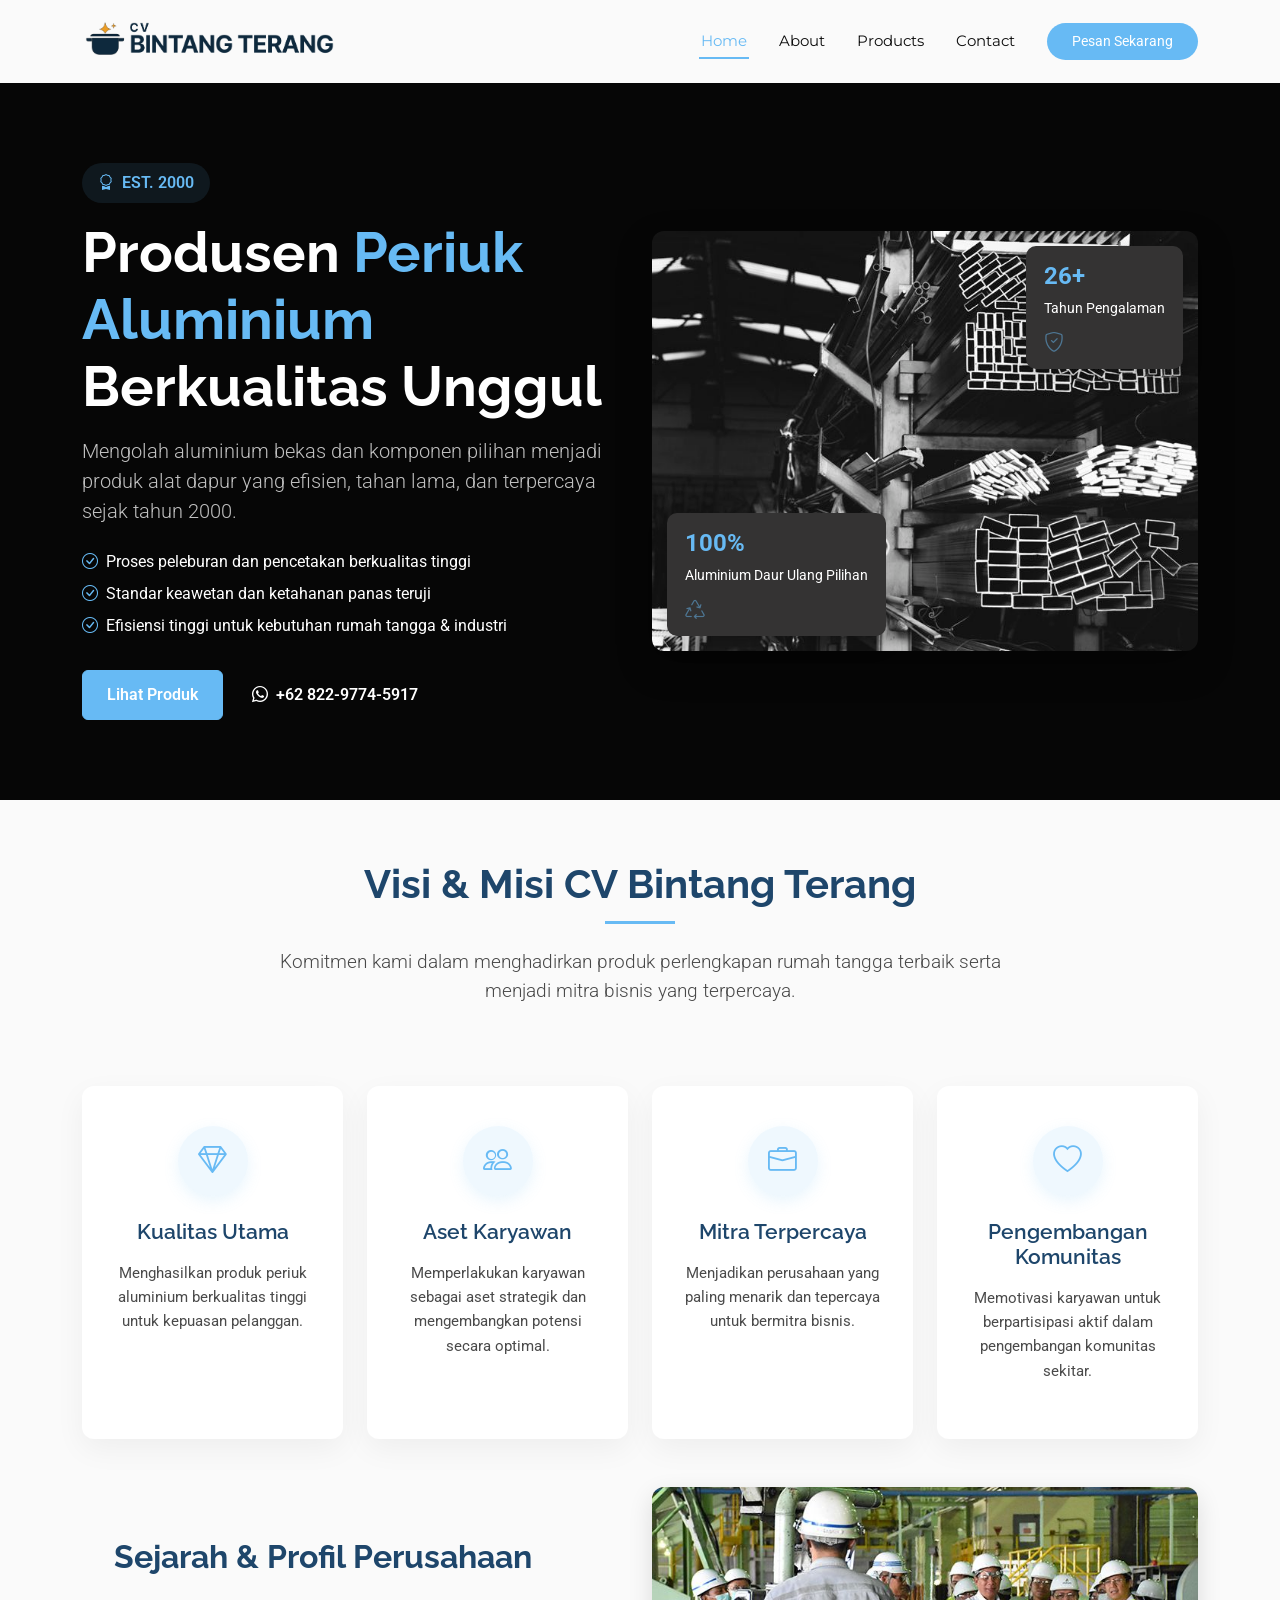
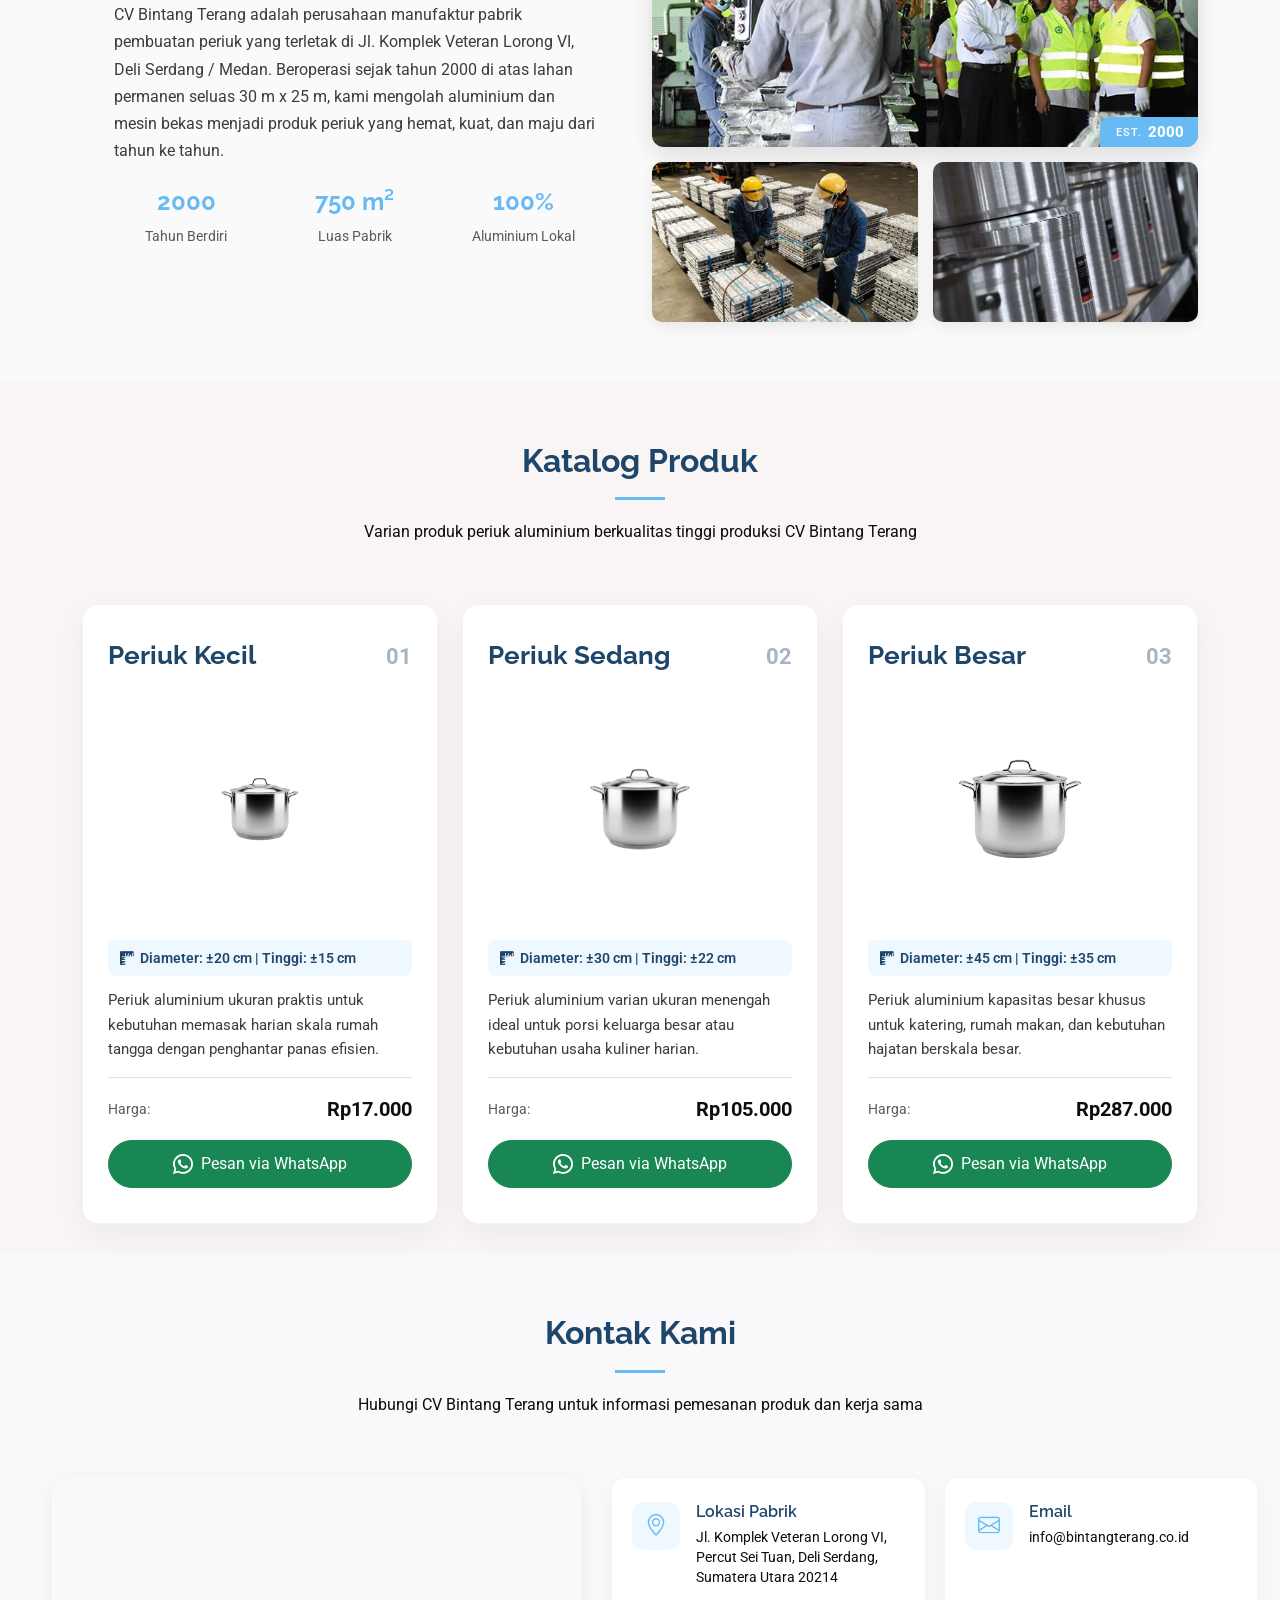
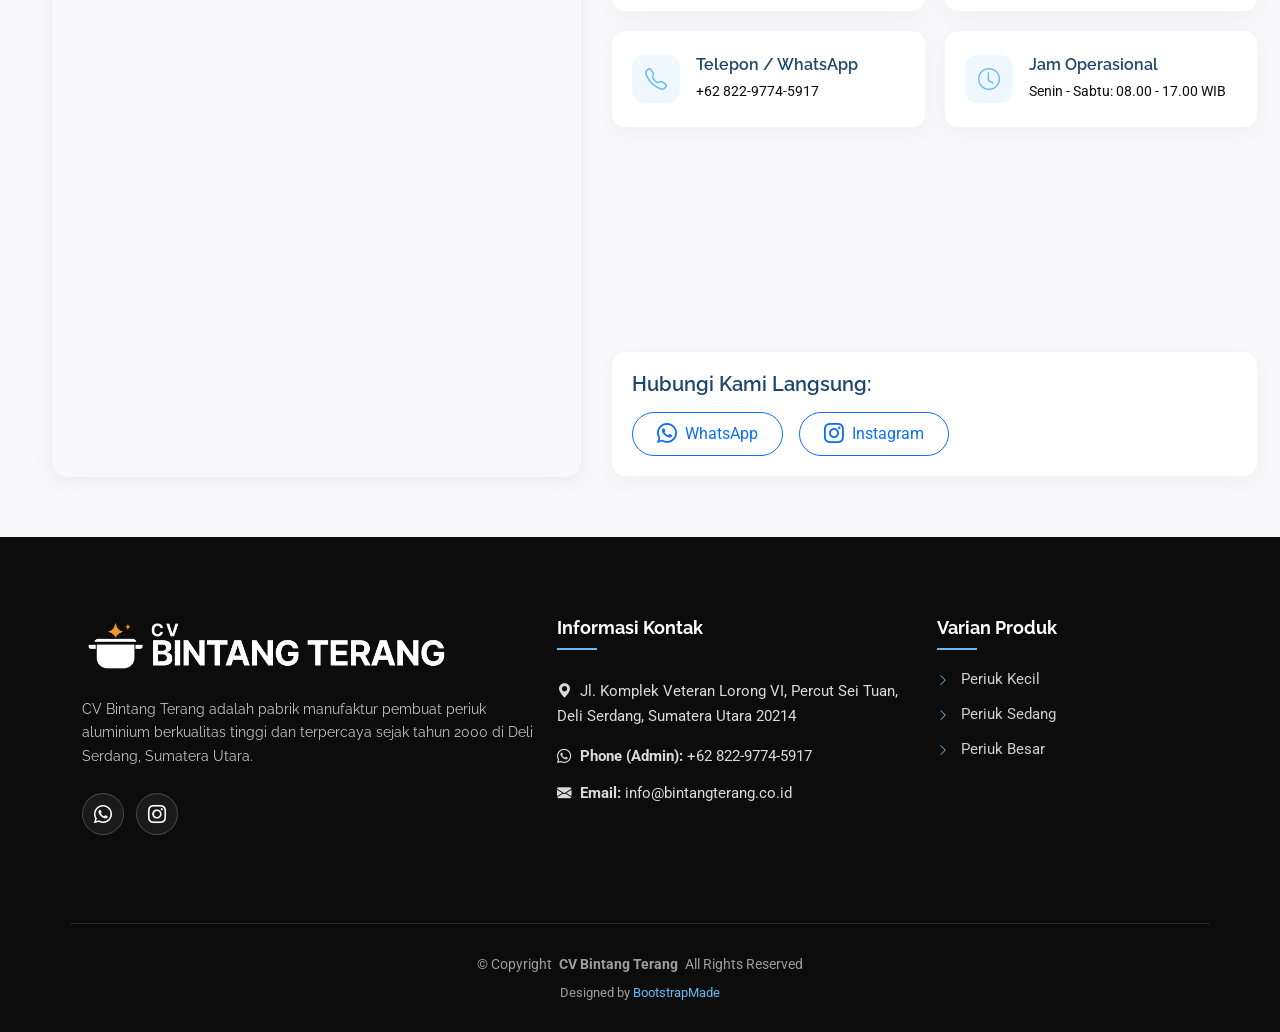
==== index.html @ a0014b9a "fix issue" ====
<!DOCTYPE html>
<html lang="id">

<head>
  <meta charset="utf-8">
  <meta content="width=device-width, initial-scale=1.0" name="viewport">
  <title>CV Bintang Terang</title>
  <meta name="description" content="CV Bintang Terang - Pabrik Pembuatan Periuk Aluminium Berkualitas Sejak 2000">
  <meta name="keywords" content="CV Bintang Terang, Periuk Aluminium, Pabrik Aluminium Medan">

  <!-- Favicons -->
  <link href="assets/img/Icon.png" rel="icon">
  <link href="assets/img/Icon.png" rel="apple-touch-icon">

  <!-- Fonts -->
  <link href="https://fonts.googleapis.com" rel="preconnect">
  <link href="https://fonts.gstatic.com" rel="preconnect" crossorigin>
  <link href="https://fonts.googleapis.com/css2?family=Roboto:ital,wght@0,100;0,300;0,400;0,500;0,700;0,900;1,100;1,300;1,400;1,500;1,700;1,900&family=Montserrat:ital,wght@0,100;0,200;0,300;0,400;0,500;0,600;0,700;0,800;0,900;1,100;1,200;1,300;1,400;1,500;1,600;1,700;1,800;1,900&family=Raleway:ital,wght@0,100;0,200;0,300;0,400;0,500;0,600;0,700;0,800;0,900;1,100;1,200;1,300;1,400;1,500;1,600;1,700;1,800;1,900&display=swap" rel="stylesheet">

  <!-- Vendor CSS Files -->
  <link href="assets/vendor/bootstrap/css/bootstrap.min.css" rel="stylesheet">
  <link href="assets/vendor/bootstrap-icons/bootstrap-icons.css" rel="stylesheet">
  <link href="assets/vendor/aos/aos.css" rel="stylesheet">
  <link href="assets/vendor/swiper/swiper-bundle.min.css" rel="stylesheet">

  <!-- Main CSS File -->
  <link href="assets/css/main.css" rel="stylesheet">
</head>

<body class="index-page">

  <header id="header" class="header d-flex align-items-center sticky-top">
    <div class="container-fluid container-xl position-relative d-flex align-items-center">

      <!-- Logo Top Bar Gambar -->
      <a href="index.html" class="logo d-flex align-items-center me-auto">
        <img src="assets/img/CV Bintang Terang Logo.png" alt="CV Bintang Terang Logo">
      </a>

      <nav id="navmenu" class="navmenu">
        <ul>
          <li><a href="#hero" class="active">Home</a></li>
          <li><a href="#about">About</a></li>
          <li><a href="#services">Products</a></li>
          <li><a href="#contact">Contact</a></li>
        </ul>
        <i class="mobile-nav-toggle d-xl-none bi bi-list"></i>
      </nav>

      <a class="btn-getstarted" href="#services">Pesan Sekarang</a>

    </div>
  </header>

  <main class="main">

    <!-- Hero Section -->
    <section id="hero" class="hero section dark-background">
      <div class="container" data-aos="fade-up">
        <div class="row align-items-center">
          <div class="col-lg-6">
            <div class="hero-content" data-aos="fade-up" data-aos-delay="100">
              <div class="hero-tag">
                <i class="bi bi-award"></i>
                <span>EST. 2000</span>
              </div>
              <h1>Produsen <span class="highlight">Periuk Aluminium</span> Berkualitas Unggul</h1>
              <p class="lead">Mengolah aluminium bekas dan komponen pilihan menjadi produk alat dapur yang efisien, tahan lama, dan terpercaya sejak tahun 2000.</p>
              <ul class="hero-features">
                <li><i class="bi bi-check-circle"></i> Proses peleburan dan pencetakan berkualitas tinggi</li>
                <li><i class="bi bi-check-circle"></i> Standar keawetan dan ketahanan panas teruji</li>
                <li><i class="bi bi-check-circle"></i> Efisiensi tinggi untuk kebutuhan rumah tangga &amp; industri</li>
              </ul>
              <div class="hero-cta">
                <a href="#services" class="btn btn-primary">Lihat Produk</a>
                <a href="https://wa.me/6282297745917" target="_blank" class="btn btn-link"><i class="bi bi-whatsapp"></i> +62 822-9774-5917</a>
              </div>
            </div>
          </div>
          <div class="col-lg-6">
            <div class="hero-image-wrapper custom-hero-img-wrap" data-aos="fade-up" data-aos-delay="300">
              <img src="assets/img/about/Aluminium.jpg" alt="Produksi Aluminium CV Bintang Terang" class="img-fluid hero-image">
              <div class="stat-card custom-stat-top">
                <div class="stat-value">26+</div>
                <div class="stat-label">Tahun Pengalaman</div>
                <div class="stat-icon">
                  <i class="bi bi-shield-check"></i>
                </div>
              </div>
              <div class="stat-card custom-stat-bottom">
                <div class="stat-value">100%</div>
                <div class="stat-label">Aluminium Daur Ulang Pilihan</div>
                <div class="stat-icon">
                  <i class="bi bi-recycle"></i>
                </div>
              </div>
            </div>
          </div>
        </div>
      </div>
    </section><!-- /Hero Section -->

    <!-- About Section -->
    <section id="about" class="about section">

      <div class="container" data-aos="fade-up" data-aos-delay="100">

        <div class="row justify-content-center mb-5">
          <div class="col-lg-8 text-center" data-aos="fade-up" data-aos-delay="200">
            <h2 class="section-heading">Visi &amp; Misi CV Bintang Terang</h2>
            <p class="lead">Komitmen kami dalam menghadirkan produk perlengkapan rumah tangga terbaik serta menjadi mitra bisnis yang terpercaya.</p>
          </div>
        </div>

        <div class="row g-4 mb-5">
          <div class="col-md-6 col-lg-3" data-aos="fade-up" data-aos-delay="100">
            <div class="feature-box">
              <div class="icon-container">
                <i class="bi bi-gem"></i>
              </div>
              <h4>Kualitas Utama</h4>
              <p>Menghasilkan produk periuk aluminium berkualitas tinggi untuk kepuasan pelanggan.</p>
            </div>
          </div>

          <div class="col-md-6 col-lg-3" data-aos="fade-up" data-aos-delay="200">
            <div class="feature-box">
              <div class="icon-container">
                <i class="bi bi-people"></i>
              </div>
              <h4>Aset Karyawan</h4>
              <p>Memperlakukan karyawan sebagai aset strategik dan mengembangkan potensi secara optimal.</p>
            </div>
          </div>

          <div class="col-md-6 col-lg-3" data-aos="fade-up" data-aos-delay="300">
            <div class="feature-box">
              <div class="icon-container">
                <i class="bi bi-briefcase"></i>
              </div>
              <h4>Mitra Terpercaya</h4>
              <p>Menjadikan perusahaan yang paling menarik dan tepercaya untuk bermitra bisnis.</p>
            </div>
          </div>

          <div class="col-md-6 col-lg-3" data-aos="fade-up" data-aos-delay="400">
            <div class="feature-box">
              <div class="icon-container">
                <i class="bi bi-heart"></i>
              </div>
              <h4>Pengembangan Komunitas</h4>
              <p>Memotivasi karyawan untuk berpartisipasi aktif dalam pengembangan komunitas sekitar.</p>
            </div>
          </div>
        </div>

        <div class="row align-items-center about-showcase">
          <div class="col-lg-6 order-lg-2" data-aos="fade-left" data-aos-delay="300">
            <div class="about-image-grid">
              
              <!-- Gambar Utama Besar (sejarah 2.jpg) + Badge EST Kotak Presisi -->
              <div class="main-img-container">
                <img src="assets/img/about/sejarah 2.jpg" class="img-grid-main" alt="Pabrik CV Bintang Terang">
                <div class="experience-badge" data-aos="zoom-in" data-aos-delay="500">
                  <span class="years">EST.</span>
                  <span class="text">2000</span>
                </div>
              </div>

              <!-- Dua Gambar Pendukung di Bawah (sejarah 1.jpg & sejarah 3.jpg) -->
              <div class="sub-img-grid">
                <img src="assets/img/about/sejarah 1.jpg" class="img-grid-secondary" alt="Proses Produksi">
                <img src="assets/img/about/sejarah 3.jpg" class="img-grid-tertiary" alt="Workshop">
              </div>

            </div>
          </div>
          <div class="col-lg-6 order-lg-1" data-aos="fade-right" data-aos-delay="200">
            <div class="about-content-box">
              <h3>Sejarah &amp; Profil Perusahaan</h3>
              <p class="mb-4">CV Bintang Terang adalah perusahaan manufaktur pabrik pembuatan periuk yang terletak di Jl. Komplek Veteran Lorong VI, Deli Serdang / Medan. Beroperasi sejak tahun 2000 di atas lahan permanen seluas 30 m x 25 m, kami mengolah aluminium dan mesin bekas menjadi produk periuk yang hemat, kuat, dan maju dari tahun ke tahun.</p>

              <div class="row text-center mt-4">
                <div class="col-4">
                  <h4 style="color: var(--accent-color); font-weight: 700;">2000</h4>
                  <p class="small text-muted">Tahun Berdiri</p>
                </div>
                <div class="col-4">
                  <h4 style="color: var(--accent-color); font-weight: 700;">750 m²</h4>
                  <p class="small text-muted">Luas Pabrik</p>
                </div>
                <div class="col-4">
                  <h4 style="color: var(--accent-color); font-weight: 700;">100%</h4>
                  <p class="small text-muted">Aluminium Lokal</p>
                </div>
              </div>

            </div>
          </div>
        </div>

      </div>

    </section><!-- /About Section -->

    <!-- Services / Products Section -->
    <section id="services" class="services section light-background">

      <!-- Section Title -->
      <div class="container section-title" data-aos="fade-up">
        <h2>Katalog Produk</h2>
        <p>Varian produk periuk aluminium berkualitas tinggi produksi CV Bintang Terang</p>
      </div><!-- End Section Title -->

      <div class="container" data-aos="fade-up" data-aos-delay="100">

        <div class="row g-4 justify-content-center">
          <!-- Product Item 1: Periuk Kecil -->
          <div class="col-lg-4 col-md-6" data-aos="fade-up" data-aos-delay="100">
            <div class="product-card d-flex flex-column justify-content-between h-100">
              <div>
                <div class="product-card-header">
                  <h3>Periuk Kecil</h3>
                  <span class="product-step">01</span>
                </div>
                <div class="product-img-wrapper mb-3 text-center">
                  <img src="assets/img/about/Priuk-aluminium.png" alt="Periuk Kecil" class="img-fluid rounded product-photo product-small">
                </div>
                <!-- Info Dimensi Fisik Murni -->
                <div class="product-specs">
                  <i class="bi bi-rulers"></i> Diameter: ±20 cm | Tinggi: ±15 cm
                </div>
                <p>Periuk aluminium ukuran praktis untuk kebutuhan memasak harian skala rumah tangga dengan penghantar panas efisien.</p>
              </div>
              <div class="product-footer mt-3 pt-3 border-top">
                <div class="d-flex align-items-center justify-content-between mb-3">
                  <span class="text-muted small">Harga:</span>
                  <span class="product-price fw-bold fs-5">Rp17.000</span>
                </div>
                <a href="https://wa.me/6282297745917?text=Halo%20CV%20Bintang%20Terang,%20saya%20tertarik%20untuk%20memesan%20produk%20Periuk%20Kecil%20(Rp17.000)." target="_blank" class="btn btn-success w-100 d-flex align-items-center justify-content-center gap-2 rounded-pill py-2">
                  <i class="bi bi-whatsapp fs-5"></i> Pesan via WhatsApp
                </a>
              </div>
            </div>
          </div>

          <!-- Product Item 2: Periuk Sedang -->
          <div class="col-lg-4 col-md-6" data-aos="fade-up" data-aos-delay="200">
            <div class="product-card d-flex flex-column justify-content-between h-100">
              <div>
                <div class="product-card-header">
                  <h3>Periuk Sedang</h3>
                  <span class="product-step">02</span>
                </div>
                <div class="product-img-wrapper mb-3 text-center">
                  <img src="assets/img/about/Priuk-aluminium.png" alt="Periuk Sedang" class="img-fluid rounded product-photo product-medium">
                </div>
                <!-- Info Dimensi Fisik Murni -->
                <div class="product-specs">
                  <i class="bi bi-rulers"></i> Diameter: ±30 cm | Tinggi: ±22 cm
                </div>
                <p>Periuk aluminium varian ukuran menengah ideal untuk porsi keluarga besar atau kebutuhan usaha kuliner harian.</p>
              </div>
              <div class="product-footer mt-3 pt-3 border-top">
                <div class="d-flex align-items-center justify-content-between mb-3">
                  <span class="text-muted small">Harga:</span>
                  <span class="product-price fw-bold fs-5">Rp105.000</span>
                </div>
                <a href="https://wa.me/6282297745917?text=Halo%20CV%20Bintang%20Terang,%20saya%20tertarik%20untuk%20memesan%20produk%20Periuk%20Sedang%20(Rp105.000)." target="_blank" class="btn btn-success w-100 d-flex align-items-center justify-content-center gap-2 rounded-pill py-2">
                  <i class="bi bi-whatsapp fs-5"></i> Pesan via WhatsApp
                </a>
              </div>
            </div>
          </div>

          <!-- Product Item 3: Periuk Besar -->
          <div class="col-lg-4 col-md-6" data-aos="fade-up" data-aos-delay="300">
            <div class="product-card d-flex flex-column justify-content-between h-100">
              <div>
                <div class="product-card-header">
                  <h3>Periuk Besar</h3>
                  <span class="product-step">03</span>
                </div>
                <div class="product-img-wrapper mb-3 text-center">
                  <img src="assets/img/about/Priuk-aluminium.png" alt="Periuk Besar" class="img-fluid rounded product-photo product-large">
                </div>
                <!-- Info Dimensi Fisik Murni -->
                <div class="product-specs">
                  <i class="bi bi-rulers"></i> Diameter: ±45 cm | Tinggi: ±35 cm
                </div>
                <p>Periuk aluminium kapasitas besar khusus untuk katering, rumah makan, dan kebutuhan hajatan berskala besar.</p>
              </div>
              <div class="product-footer mt-3 pt-3 border-top">
                <div class="d-flex align-items-center justify-content-between mb-3">
                  <span class="text-muted small">Harga:</span>
                  <span class="product-price fw-bold fs-5">Rp287.000</span>
                </div>
                <a href="https://wa.me/6282297745917?text=Halo%20CV%20Bintang%20Terang,%20saya%20tertarik%20untuk%20memesan%20produk%20Periuk%20Besar%20(Rp287.000)." target="_blank" class="btn btn-success w-100 d-flex align-items-center justify-content-center gap-2 rounded-pill py-2">
                  <i class="bi bi-whatsapp fs-5"></i> Pesan via WhatsApp
                </a>
              </div>
            </div>
          </div>
        </div>

      </div>

    </section><!-- /Services Section -->

    <!-- Contact Section -->
    <section id="contact" class="contact section">
      <!-- Section Title -->
      <div class="container section-title" data-aos="fade-up">
        <h2>Kontak Kami</h2>
        <p>Hubungi CV Bintang Terang untuk informasi pemesanan produk dan kerja sama</p>
      </div><!-- End Section Title -->

      <div class="container" data-aos="fade-up" data-aos-delay="100">
        <div class="contact-main-wrapper">
          <div class="map-wrapper">
            <iframe src="https://www.google.com/maps/embed?pb=!1m18!1m12!1m3!1d1631.8133092523892!2d98.68536690603956!3d3.574564386306597!2m3!1f0!2f0!3f0!3m2!1i1024!2i768!4f13.1!3m3!1m2!1s0x303130492f70a32f%3A0x4c364d80fbf5dc9b!2sCV.%20Bintang%20Terang!5e0!3m2!1sid!2sid!4v1792894391758!5m2!1sid!2sid" width="100%" height="100%" style="border:0;" allowfullscreen="" loading="lazy" referrerpolicy="strict-origin-when-cross-origin"></iframe>
          </div>

          <div class="contact-content">
            <div class="contact-cards-container" data-aos="fade-up" data-aos-delay="300">
              <div class="contact-card">
                <div class="icon-box">
                  <i class="bi bi-geo-alt"></i>
                </div>
                <div class="contact-text">
                  <h4>Lokasi Pabrik</h4>
                  <p>Jl. Komplek Veteran Lorong VI, Percut Sei Tuan, Deli Serdang, Sumatera Utara 20214</p>
                </div>
              </div>

              <div class="contact-card">
                <div class="icon-box">
                  <i class="bi bi-envelope"></i>
                </div>
                <div class="contact-text">
                  <h4>Email</h4>
                  <p>info@bintangterang.co.id</p>
                </div>
              </div>

              <div class="contact-card">
                <div class="icon-box">
                  <i class="bi bi-telephone"></i>
                </div>
                <div class="contact-text">
                  <h4>Telepon / WhatsApp</h4>
                  <p>+62 822-9774-5917</p>
                </div>
              </div>

              <div class="contact-card">
                <div class="icon-box">
                  <i class="bi bi-clock"></i>
                </div>
                <div class="contact-text">
                  <h4>Jam Operasional</h4>
                  <p>Senin - Sabtu: 08.00 - 17.00 WIB</p>
                </div>
              </div>
            </div>

            <div class="social-contact-box mt-3 text-center text-lg-start">
              <h5 class="mb-3" style="color: var(--heading-color); font-weight: 600;">Hubungi Kami Langsung:</h5>
              <div class="d-flex gap-3 justify-content-center justify-content-lg-start">
                <a href="https://wa.me/6282297745917" target="_blank" class="btn btn-outline-primary d-inline-flex align-items-center gap-2 rounded-pill px-4">
                  <i class="bi bi-whatsapp fs-5"></i> WhatsApp
                </a>
                <a href="https://www.instagram.com/cv.bintangterang?xtok=MTZsZ3h5cWd1OHE2Nw==" target="_blank" class="btn btn-outline-primary d-inline-flex align-items-center gap-2 rounded-pill px-4">
                  <i class="bi bi-instagram fs-5"></i> Instagram
                </a>
              </div>
            </div>

          </div>
        </div>
      </div>
    </section><!-- /Contact Section -->

  </main>

<footer id="footer" class="footer position-relative dark-background">

    <div class="container footer-top">
      <div class="row gy-5">
        
        <!-- Kolom 1: Logo & Deskripsi Singkat -->
        <div class="col-lg-5 col-md-12 footer-about">
          <a href="index.html" class="logo d-flex align-items-center mb-3">
            <img src="assets/img/CV Bintang Terang Logo White.png" alt="CV Bintang Terang Logo">
          </a>
          <p class="footer-desc">
            CV Bintang Terang adalah pabrik manufaktur pembuat periuk aluminium berkualitas tinggi dan terpercaya sejak tahun 2000 di Deli Serdang, Sumatera Utara.
          </p>
          <div class="social-links d-flex mt-4">
            <a href="https://wa.me/6282297745917" target="_blank"><i class="bi bi-whatsapp"></i></a>
            <a href="https://www.instagram.com/cv.bintangterang?xtok=MTZsZ3h5cWd1OHE2Nw==" target="_blank"><i class="bi bi-instagram"></i></a>
          </div>
        </div>

        <!-- Kolom 2: Kontak & Alamat Lengkap -->
        <div class="col-lg-4 col-md-6 footer-contact-col">
          <h4>Informasi Kontak</h4>
          <div class="footer-contact pt-2">
            <p><i class="bi bi-geo-alt-fill text-accent me-2"></i>Jl. Komplek Veteran Lorong VI, Percut Sei Tuan, Deli Serdang, Sumatera Utara 20214</p>
            <p class="mt-3"><i class="bi bi-whatsapp text-accent me-2"></i><strong>Phone (Admin):</strong> +62 822-9774-5917</p>
            <p><i class="bi bi-envelope-fill text-accent me-2"></i><strong>Email:</strong> info@bintangterang.co.id</p>
          </div>
        </div>

        <!-- Kolom 3: Varian Produk -->
        <div class="col-lg-3 col-md-6 footer-links">
          <h4>Varian Produk</h4>
          <ul>
            <li><i class="bi bi-chevron-right"></i> <a href="#services">Periuk Kecil</a></li>
            <li><i class="bi bi-chevron-right"></i> <a href="#services">Periuk Sedang</a></li>
            <li><i class="bi bi-chevron-right"></i> <a href="#services">Periuk Besar</a></li>
          </ul>
        </div>

      </div>
    </div>

    <div class="container copyright text-center mt-5">
      <p>© <span>Copyright</span> <strong class="px-1 sitename">CV Bintang Terang</strong> <span>All Rights Reserved</span></p>
      <div class="credits">
        Designed by <a href="https://bootstrapmade.com/">BootstrapMade</a>
      </div>
    </div>

  </footer>

  <!-- Scroll Top -->
  <a href="#" id="scroll-top" class="scroll-top d-flex align-items-center justify-content-center"><i class="bi bi-arrow-up-short"></i></a>

  <!-- Vendor JS Files -->
  <script src="assets/vendor/bootstrap/js/bootstrap.bundle.min.js"></script>
  <script src="assets/vendor/aos/aos.js"></script>
  <script src="assets/vendor/purecounter/purecounter_vanilla.js"></script>
  <script src="assets/vendor/swiper/swiper-bundle.min.js"></script>

  <!-- Main JS File -->
  <script src="assets/js/main.js"></script>

</body>

</html>
---- assets/css/main.css ----
/**
* Template Name: Scout
* Template URL: https://bootstrapmade.com/scout-bootstrap-multipurpose-template/
* Updated: May 05 2025 with Bootstrap v5.3.5
* Author: BootstrapMade.com
* License: https://bootstrapmade.com/license/
*/

/*--------------------------------------------------------------
# Font & Color Variables
# Help: https://bootstrapmade.com/color-system/
--------------------------------------------------------------*/
/* Fonts */
:root {
  --default-font: "Roboto",  system-ui, -apple-system, "Segoe UI", Roboto, "Helvetica Neue", Arial, "Noto Sans", "Liberation Sans", sans-serif, "Apple Color Emoji", "Segoe UI Emoji", "Segoe UI Symbol", "Noto Color Emoji";
  --heading-font: "Raleway",  sans-serif;
  --nav-font: "Montserrat",  sans-serif;
}

/* Global Colors */
:root { 
  --background-color: #FAFAFA; /* Soft White */
  --default-color: #0D0D0D; /* Jet Black */
  --heading-color: #1E466B; /* Bold Blue */
  --accent-color: #67BAF4; /* Light Blue sebagai aksen penarik perhatian */
  --surface-color: #ffffff; /* Warna permukaan kartu */
  --contrast-color: #ffffff; /* Warna teks di atas tombol aksen */
}

/* Nav Menu Colors */
:root {
  --nav-color: #0D0D0D;  
  --nav-hover-color: #67BAF4; 
  --nav-mobile-background-color: #FAFAFA; 
  --nav-dropdown-background-color: #ffffff; 
  --nav-dropdown-color: #0D0D0D; 
  --nav-dropdown-hover-color: #67BAF4; 
}

/* Color Presets */
.light-background {
  --background-color: #f8f5f4;
  --surface-color: #ffffff;
}

.dark-background {
  --background-color: #060606;
  --default-color: #ffffff;
  --heading-color: #ffffff;
  --surface-color: #343333;
  --contrast-color: #ffffff;
}

/* Smooth scroll */
:root {
  scroll-behavior: smooth;
}

/*--------------------------------------------------------------
# General Styling & Shared Classes
--------------------------------------------------------------*/
body {
  color: var(--default-color);
  background-color: var(--background-color);
  font-family: var(--default-font);
}

a {
  color: var(--accent-color);
  text-decoration: none;
  transition: 0.3s;
}

a:hover {
  color: color-mix(in srgb, var(--accent-color), transparent 25%);
  text-decoration: none;
}

h1,
h2,
h3,
h4,
h5,
h6 {
  color: var(--heading-color);
  font-family: var(--heading-font);
}

/* PHP Email Form Messages */
.php-email-form .error-message {
  display: none;
  background: #df1529;
  color: #ffffff;
  text-align: left;
  padding: 15px;
  margin-bottom: 24px;
  font-weight: 600;
}

.php-email-form .sent-message {
  display: none;
  color: #ffffff;
  background: #059652;
  text-align: center;
  padding: 15px;
  margin-bottom: 24px;
  font-weight: 600;
}

.php-email-form .loading {
  display: none;
  background: var(--surface-color);
  text-align: center;
  padding: 15px;
  margin-bottom: 24px;
}

.php-email-form .loading:before {
  content: "";
  display: inline-block;
  border-radius: 50%;
  width: 24px;
  height: 24px;
  margin: 0 10px -6px 0;
  border: 3px solid var(--accent-color);
  border-top-color: var(--surface-color);
  animation: php-email-form-loading 1s linear infinite;
}

@keyframes php-email-form-loading {
  0% {
    transform: rotate(0deg);
  }

  100% {
    transform: rotate(360deg);
  }
}

/*--------------------------------------------------------------
# Global Header & Logo Top Bar
--------------------------------------------------------------*/
.header {
  color: var(--default-color);
  background-color: var(--background-color);
  padding: 15px 0;
  transition: all 0.5s;
  z-index: 997;
}

.header .logo {
  line-height: 1;
}

.header .logo img {
  max-height: 45px;
  width: auto;
  object-fit: contain;
  margin-right: 8px;
}

.header .logo h1 {
  font-size: 26px;
  margin: 0;
  font-weight: 600;
  color: var(--heading-color);
}

.header .btn-getstarted,
.header .btn-getstarted:focus {
  color: var(--contrast-color);
  background: var(--accent-color);
  font-size: 14px;
  padding: 8px 25px;
  margin: 0 0 0 30px;
  border-radius: 50px;
  transition: 0.3s;
}

.header .btn-getstarted:hover,
.header .btn-getstarted:focus:hover {
  color: var(--contrast-color);
  background: color-mix(in srgb, var(--accent-color), transparent 15%);
}

@media (max-width: 1200px) {
  .header .logo {
    order: 1;
  }

  .header .btn-getstarted {
    order: 2;
    margin: 0 15px 0 0;
    padding: 6px 15px;
  }

  .header .navmenu {
    order: 3;
  }
}

/* Global Header on Scroll */
.scrolled .header {
  --background-color: rgba(244, 239, 237, 0.95);
}

/*--------------------------------------------------------------
# Navigation Menu
--------------------------------------------------------------*/
/* Desktop Navigation */
@media (min-width: 1200px) {
  .navmenu {
    padding: 0;
  }

  .navmenu ul {
    margin: 0;
    padding: 0;
    display: flex;
    list-style: none;
    align-items: center;
  }

  .navmenu li {
    position: relative;
  }

  .navmenu>ul>li {
    white-space: nowrap;
    padding: 15px 14px;
  }

  .navmenu>ul>li:last-child {
    padding-right: 0;
  }

  .navmenu a,
  .navmenu a:focus {
    color: var(--nav-color);
    font-size: 15px;
    padding: 0 2px;
    font-family: var(--nav-font);
    font-weight: 400;
    display: flex;
    align-items: center;
    justify-content: space-between;
    white-space: nowrap;
    transition: 0.3s;
    position: relative;
  }

  .navmenu a i,
  .navmenu a:focus i {
    font-size: 12px;
    line-height: 0;
    margin-left: 5px;
    transition: 0.3s;
  }

  .navmenu>ul>li>a:before {
    content: "";
    position: absolute;
    width: 100%;
    height: 2px;
    bottom: -6px;
    left: 0;
    background-color: var(--accent-color);
    visibility: hidden;
    width: 0px;
    transition: all 0.3s ease-in-out 0s;
  }

  .navmenu a:hover:before,
  .navmenu li:hover>a:before,
  .navmenu .active:before {
    visibility: visible;
    width: 100%;
  }

  .navmenu li:hover>a,
  .navmenu .active,
  .navmenu .active:focus {
    color: var(--nav-hover-color);
  }

  .navmenu .dropdown ul {
    margin: 0;
    padding: 10px 0;
    background: var(--nav-dropdown-background-color);
    display: block;
    position: absolute;
    visibility: hidden;
    left: 14px;
    top: 130%;
    opacity: 0;
    transition: 0.3s;
    border-radius: 4px;
    z-index: 99;
    box-shadow: 0px 0px 30px rgba(0, 0, 0, 0.1);
  }

  .navmenu .dropdown ul li {
    min-width: 200px;
  }

  .navmenu .dropdown ul a {
    padding: 10px 20px;
    font-size: 15px;
    text-transform: none;
    color: var(--nav-dropdown-color);
  }

  .navmenu .dropdown ul a i {
    font-size: 12px;
  }

  .navmenu .dropdown ul a:hover,
  .navmenu .dropdown ul .active:hover,
  .navmenu .dropdown ul li:hover>a {
    color: var(--nav-dropdown-hover-color);
  }

  .navmenu .dropdown:hover>ul {
    opacity: 1;
    top: 100%;
    visibility: visible;
  }

  .navmenu .dropdown .dropdown ul {
    top: 0;
    left: -90%;
    visibility: hidden;
  }

  .navmenu .dropdown .dropdown:hover>ul {
    opacity: 1;
    top: 0;
    left: -100%;
    visibility: visible;
  }
}

/* Mobile Navigation */
@media (max-width: 1199px) {
  .mobile-nav-toggle {
    color: var(--nav-color);
    font-size: 28px;
    line-height: 0;
    margin-right: 10px;
    cursor: pointer;
    transition: color 0.3s;
  }

  .navmenu {
    padding: 0;
    z-index: 9997;
  }

  .navmenu ul {
    display: none;
    list-style: none;
    position: absolute;
    inset: 60px 20px 20px 20px;
    padding: 10px 0;
    margin: 0;
    border-radius: 6px;
    background-color: var(--nav-mobile-background-color);
    border: 1px solid color-mix(in srgb, var(--default-color), transparent 90%);
    box-shadow: none;
    overflow-y: auto;
    transition: 0.3s;
    z-index: 9998;
  }

  .navmenu a,
  .navmenu a:focus {
    color: var(--nav-dropdown-color);
    padding: 10px 20px;
    font-family: var(--nav-font);
    font-size: 17px;
    font-weight: 500;
    display: flex;
    align-items: center;
    justify-content: space-between;
    white-space: nowrap;
    transition: 0.3s;
  }

  .navmenu a i,
  .navmenu a:focus i {
    font-size: 12px;
    line-height: 0;
    margin-left: 5px;
    width: 30px;
    height: 30px;
    display: flex;
    align-items: center;
    justify-content: center;
    border-radius: 50%;
    transition: 0.3s;
    background-color: color-mix(in srgb, var(--accent-color), transparent 90%);
  }

  .navmenu a i:hover,
  .navmenu a:focus i:hover {
    background-color: var(--accent-color);
    color: var(--contrast-color);
  }

  .navmenu a:hover,
  .navmenu .active,
  .navmenu .active:focus {
    color: var(--nav-dropdown-hover-color);
  }

  .navmenu .active i,
  .navmenu .active:focus i {
    background-color: var(--accent-color);
    color: var(--contrast-color);
    transform: rotate(180deg);
  }

  .navmenu .dropdown ul {
    position: static;
    display: none;
    z-index: 99;
    padding: 10px 0;
    margin: 10px 20px;
    background-color: var(--nav-dropdown-background-color);
    transition: all 0.5s ease-in-out;
  }

  .navmenu .dropdown ul ul {
    background-color: rgba(33, 37, 41, 0.1);
  }

  .navmenu .dropdown>.dropdown-active {
    display: block;
    background-color: rgba(33, 37, 41, 0.03);
  }

  .mobile-nav-active {
    overflow: hidden;
  }

  .mobile-nav-active .mobile-nav-toggle {
    color: #fff;
    position: absolute;
    font-size: 32px;
    top: 15px;
    right: 15px;
    margin-right: 0;
    z-index: 9999;
  }

  .mobile-nav-active .navmenu {
    position: fixed;
    overflow: hidden;
    inset: 0;
    background: rgba(33, 37, 41, 0.8);
    transition: 0.3s;
  }

  .mobile-nav-active .navmenu>ul {
    display: block;
  }
}

/*--------------------------------------------------------------
# Global Footer
--------------------------------------------------------------*/
.footer {
  color: var(--default-color);
  background-color: var(--background-color);
  font-size: 14px;
  position: relative;
}

.footer .footer-top {
  padding-top: 50px;
}

.footer .footer-about .logo {
  line-height: 1;
  margin-bottom: 25px;
}

.footer .footer-about .logo img {
  max-height: 40px;
  margin-right: 6px;
}

.footer .footer-about .logo span {
  color: var(--heading-color);
  font-family: var(--heading-font);
  font-size: 26px;
  font-weight: 700;
  letter-spacing: 1px;
}

.footer .footer-about p {
  font-size: 14px;
  font-family: var(--heading-font);
}

.footer .social-links a {
  display: flex;
  align-items: center;
  justify-content: center;
  width: 40px;
  height: 40px;
  border-radius: 50%;
  border: 1px solid color-mix(in srgb, var(--default-color), transparent 50%);
  font-size: 16px;
  color: color-mix(in srgb, var(--default-color), transparent 20%);
  margin-right: 10px;
  transition: 0.3s;
}

.footer .social-links a:hover {
  color: var(--accent-color);
  border-color: var(--accent-color);
}

.footer h4 {
  font-size: 16px;
  font-weight: bold;
  position: relative;
  padding-bottom: 12px;
}

.footer .footer-links {
  margin-bottom: 30px;
}

.footer .footer-links ul {
  list-style: none;
  padding: 0;
  margin: 0;
}

.footer .footer-links ul i {
  padding-right: 2px;
  font-size: 12px;
  line-height: 0;
}

.footer .footer-links ul li {
  padding: 10px 0;
  display: flex;
  align-items: center;
}

.footer .footer-links ul li:first-child {
  padding-top: 0;
}

.footer .footer-links ul a {
  color: color-mix(in srgb, var(--default-color), transparent 30%);
  display: inline-block;
  line-height: 1;
}

.footer .footer-links ul a:hover {
  color: var(--accent-color);
}

.footer .footer-contact p {
  margin-bottom: 5px;
}

.footer .copyright {
  padding: 25px 0;
  border-top: 1px solid color-mix(in srgb, var(--default-color), transparent 90%);
}

.footer .copyright p {
  margin-bottom: 0;
}

.footer .credits {
  margin-top: 8px;
  font-size: 13px;
}

/*--------------------------------------------------------------
# Scroll Top Button
--------------------------------------------------------------*/
.scroll-top {
  position: fixed;
  visibility: hidden;
  opacity: 0;
  right: 15px;
  bottom: -15px;
  z-index: 99999;
  background-color: var(--accent-color);
  width: 44px;
  height: 44px;
  border-radius: 50px;
  transition: all 0.4s;
}

.scroll-top i {
  font-size: 24px;
  color: var(--contrast-color);
  line-height: 0;
}

.scroll-top:hover {
  background-color: color-mix(in srgb, var(--accent-color), transparent 20%);
  color: var(--contrast-color);
}

.scroll-top.active {
  visibility: visible;
  opacity: 1;
  bottom: 15px;
}

/*--------------------------------------------------------------
# Disable aos animation delay on mobile devices
--------------------------------------------------------------*/
@media screen and (max-width: 768px) {
  [data-aos-delay] {
    transition-delay: 0 !important;
  }
}

/*--------------------------------------------------------------
# Global Page Titles & Breadcrumbs
--------------------------------------------------------------*/
.page-title {
  color: var(--default-color);
  background-color: var(--background-color);
  padding: 25px 0;
  position: relative;
}

.page-title h1 {
  font-size: 24px;
  font-weight: 700;
}

.page-title .breadcrumbs ol {
  display: flex;
  flex-wrap: wrap;
  list-style: none;
  padding: 0;
  margin: 0;
  font-size: 14px;
  font-weight: 400;
}

.page-title .breadcrumbs ol li+li {
  padding-left: 10px;
}

.page-title .breadcrumbs ol li+li::before {
  content: "/";
  display: inline-block;
  padding-right: 10px;
  color: color-mix(in srgb, var(--default-color), transparent 70%);
}

/*--------------------------------------------------------------
# Global Sections
--------------------------------------------------------------*/
section,
.section {
  color: var(--default-color);
  background-color: var(--background-color);
  padding: 60px 0;
  scroll-margin-top: 82px;
  overflow: clip;
}

@media (max-width: 1199px) {

  section,
  .section {
    scroll-margin-top: 63px;
  }
}

/*--------------------------------------------------------------
# Global Section Titles
--------------------------------------------------------------*/
.section-title {
  text-align: center;
  padding-bottom: 60px;
  position: relative;
}

.section-title h2 {
  font-size: 32px;
  font-weight: 700;
  margin-bottom: 20px;
  padding-bottom: 20px;
  position: relative;
}

.section-title h2:after {
  content: "";
  position: absolute;
  display: block;
  width: 50px;
  height: 3px;
  background: var(--accent-color);
  left: 0;
  right: 0;
  bottom: 0;
  margin: auto;
}

.section-title p {
  margin-bottom: 0;
}

/*--------------------------------------------------------------
# Hero Section
--------------------------------------------------------------*/
.hero {
  padding: 80px 0;
}

.hero .hero-content {
  margin-bottom: 2rem;
}

@media (min-width: 992px) {
  .hero .hero-content {
    margin-bottom: 0;
  }
}

.hero .hero-tag {
  display: inline-flex;
  align-items: center;
  background-color: color-mix(in srgb, var(--accent-color), transparent 90%);
  padding: 0.5rem 1rem;
  border-radius: 50px;
  margin-bottom: 1rem;
}

.hero .hero-tag i {
  color: var(--accent-color);
  margin-right: 0.5rem;
}

.hero .hero-tag span {
  color: var(--accent-color);
  font-weight: 600;
}

.hero h1 {
  font-size: 2.5rem;
  font-weight: 700;
  margin-bottom: 1rem;
}

.hero h1 .highlight {
  color: var(--accent-color);
}

@media (min-width: 992px) {
  .hero h1 {
    font-size: 3.5rem;
  }
}

.hero .lead {
  color: color-mix(in srgb, var(--default-color), transparent 25%);
  margin-bottom: 1.5rem;
}

.hero .hero-features {
  list-style: none;
  padding-left: 0;
  margin-bottom: 2rem;
}

.hero .hero-features li {
  margin-bottom: 0.5rem;
  display: flex;
  align-items: center;
}

.hero .hero-features li i {
  color: var(--accent-color);
  margin-right: 0.5rem;
}

.hero .hero-cta {
  display: flex;
  flex-wrap: wrap;
  gap: 1rem;
}

.hero .hero-cta .btn-primary {
  background-color: var(--accent-color);
  border-color: var(--accent-color);
  color: var(--contrast-color);
  padding: 0.75rem 1.5rem;
  font-weight: 600;
  transition: all 0.3s ease;
}

.hero .hero-cta .btn-primary:hover {
  background-color: color-mix(in srgb, var(--accent-color), black 10%);
  border-color: color-mix(in srgb, var(--accent-color), black 10%);
}

.hero .hero-cta .btn-link {
  color: var(--heading-color);
  font-weight: 600;
  text-decoration: none;
  display: inline-flex;
  align-items: center;
}

.hero .hero-cta .btn-link i {
  margin-right: 0.5rem;
}

.hero .hero-cta .btn-link:hover {
  color: var(--accent-color);
}

/*--------------------------------------------------------------
# About Section Base
--------------------------------------------------------------*/
.about .section-heading {
  font-size: 2.5rem;
  color: var(--heading-color);
  margin-bottom: 1.5rem;
  position: relative;
  padding-bottom: 1rem;
  font-weight: 700;
}

.about .section-heading:after {
  content: "";
  position: absolute;
  width: 70px;
  height: 3px;
  background: var(--accent-color);
  bottom: 0;
  left: 50%;
  transform: translateX(-50%);
}

.about .lead {
  font-size: 1.2rem;
  color: color-mix(in srgb, var(--default-color), transparent 25%);
  margin-bottom: 2rem;
  max-width: 800px;
  margin-left: auto;
  margin-right: auto;
}

.about .feature-box {
  background: var(--surface-color);
  border-radius: 12px;
  padding: 2.5rem 1.5rem;
  text-align: center;
  height: 100%;
  box-shadow: 0 10px 30px rgba(0, 0, 0, 0.05);
  transition: all 0.3s ease;
  position: relative;
  overflow: hidden;
  z-index: 1;
}

.about .feature-box:before {
  content: "";
  position: absolute;
  bottom: 0;
  left: 0;
  width: 100%;
  height: 0;
  background: color-mix(in srgb, var(--accent-color), transparent 92%);
  z-index: -1;
  transition: height 0.5s cubic-bezier(0.65, 0, 0.35, 1);
  border-radius: 12px;
}

.about .feature-box:hover {
  transform: translateY(-10px);
  box-shadow: none;
}

.about .feature-box:hover:before {
  height: 100%;
}

.about .feature-box:hover .icon-container {
  background: var(--accent-color);
  color: var(--contrast-color);
}

.about .feature-box .icon-container {
  width: 70px;
  height: 70px;
  border-radius: 50%;
  background: color-mix(in srgb, var(--accent-color), transparent 90%);
  color: var(--accent-color);
  display: flex;
  align-items: center;
  justify-content: center;
  margin: 0 auto 1.5rem;
  font-size: 1.8rem;
  transition: all 0.3s ease;
  box-shadow: 0 5px 15px color-mix(in srgb, var(--accent-color), transparent 85%);
}

.about .feature-box h4 {
  font-size: 1.3rem;
  font-weight: 600;
  margin-bottom: 1rem;
  color: var(--heading-color);
}

.about .feature-box p {
  color: color-mix(in srgb, var(--default-color), transparent 25%);
  font-size: 0.95rem;
  line-height: 1.6;
}

.about .about-content-box {
  padding: 2rem;
}

.about .about-content-box h3 {
  font-size: 2rem;
  color: var(--heading-color);
  margin-bottom: 1.5rem;
  font-weight: 700;
  line-height: 1.3;
}

.about .about-content-box p {
  color: color-mix(in srgb, var(--default-color), transparent 20%);
  margin-bottom: 1.5rem;
  line-height: 1.7;
}

/*--------------------------------------------------------------
# Services Section
--------------------------------------------------------------*/
.services {
  padding-top: 60px;
  padding-bottom: 30px;
}

.services .services-row {
  position: relative;
}

.services .services-headline .services-subtitle {
  color: var(--accent-color);
  font-weight: 600;
  margin-bottom: 10px;
  font-size: 18px;
}

.services .services-headline .services-title {
  color: var(--heading-color);
  font-size: 2.5rem;
  line-height: 1.2;
  font-weight: 700;
  margin-bottom: 20px;
}

.services .services-description {
  margin-bottom: 30px;
}

.services .services-description p {
  font-size: 1.1rem;
  line-height: 1.6;
}

/*--------------------------------------------------------------
# Contact Section (Diperbaiki agar proporsional, tidak bantet & rapi)
--------------------------------------------------------------*/
.contact {
  background-color: color-mix(in srgb, var(--background-color), #f5f8fd 30%);
}

.contact .container {
  max-width: 1200px;
}

.contact .contact-main-wrapper {
  position: relative;
  display: grid;
  grid-template-columns: 1fr;
  gap: 30px;
  align-items: stretch;
}

@media (min-width: 992px) {
  .contact .contact-main-wrapper {
    grid-template-columns: 45% 55%;
    min-height: 600px;
  }
}

.contact .map-wrapper {
  height: 300px;
  width: 100%;
  border-radius: 16px;
  overflow: hidden;
  box-shadow: 0 5px 20px rgba(0, 0, 0, 0.06);
}

@media (min-width: 992px) {
  .contact .map-wrapper {
    height: 100%;
    min-height: 520px;
    position: sticky;
    top: 100px;
  }
}

.contact .contact-content {
  display: flex;
  flex-direction: column;
  justify-content: space-between;
  gap: 24px;
}

.contact .contact-cards-container {
  display: grid;
  grid-template-columns: 1fr;
  gap: 18px;
}

@media (min-width: 576px) {
  .contact .contact-cards-container {
    grid-template-columns: repeat(2, 1fr);
  }
}

.contact .contact-card {
  background-color: var(--surface-color);
  padding: 24px 20px;
  border-radius: 14px;
  display: flex;
  align-items: flex-start;
  gap: 16px;
  box-shadow: 0 6px 20px rgba(0, 0, 0, 0.04);
  border: 1px solid rgba(0, 0, 0, 0.04);
  height: 100%;
  transition: transform 0.3s ease, box-shadow 0.3s ease;
}

.contact .contact-card:hover {
  transform: translateY(-4px);
  box-shadow: 0 10px 25px rgba(0, 0, 0, 0.08);
}

.contact .contact-card .icon-box {
  width: 48px;
  height: 48px;
  flex-shrink: 0;
  background-color: color-mix(in srgb, var(--accent-color), transparent 90%);
  border-radius: 12px;
  display: flex;
  justify-content: center;
  align-items: center;
}

.contact .contact-card .icon-box i {
  font-size: 22px;
  color: var(--accent-color);
}

.contact .contact-card .contact-text h4 {
  font-size: 16px;
  font-weight: 600;
  margin-bottom: 6px;
  color: var(--heading-color);
}

.contact .contact-card .contact-text p {
  font-size: 13.5px;
  line-height: 1.5;
  color: var(--default-color);
  margin-bottom: 0;
}

/* Bagian Tombol Hubungi Kami Langsung di Kontak */
.social-contact-box {
  background-color: var(--surface-color);
  padding: 20px;
  border-radius: 14px;
  box-shadow: 0 6px 20px rgba(0, 0, 0, 0.04);
  border: 1px solid rgba(0, 0, 0, 0.04);
}

.social-contact-box .social-title {
  font-size: 16px;
  font-weight: 600;
  color: var(--heading-color);
  margin-bottom: 12px;
}

.social-contact-box .social-buttons-wrapper {
  display: flex;
  gap: 12px;
  flex-wrap: wrap;
}

.btn-whatsapp-custom {
  background-color: #198754;
  border: 1px solid #198754;
  color: #ffffff;
  font-weight: 600;
  padding: 10px 24px;
  border-radius: 50px;
  display: inline-flex;
  align-items: center;
  gap: 8px;
  transition: all 0.3s ease;
}

.btn-whatsapp-custom:hover {
  background-color: #146c43;
  border-color: #13653f;
  color: #ffffff;
  box-shadow: 0 6px 15px rgba(25, 135, 84, 0.3);
  transform: translateY(-2px);
}

.btn-instagram-custom {
  background-color: #ffffff;
  border: 1px solid #db2777;
  color: #db2777;
  font-weight: 600;
  padding: 10px 24px;
  border-radius: 50px;
  display: inline-flex;
  align-items: center;
  gap: 8px;
  transition: all 0.3s ease;
}

.btn-instagram-custom:hover {
  background-color: #db2777;
  border-color: #db2777;
  color: #ffffff;
  box-shadow: 0 6px 15px rgba(219, 39, 119, 0.3);
  transform: translateY(-2px);
}

/*--------------------------------------------------------------
# Custom Product Cards & Harmonized WhatsApp Button on Hover
--------------------------------------------------------------*/
.product-card {
  background: var(--surface-color);
  border-radius: 16px;
  padding: 35px 25px;
  box-shadow: 0 10px 30px rgba(0, 0, 0, 0.05);
  border: 1px solid rgba(0, 0, 0, 0.05);
  height: 100%;
  display: flex;
  flex-direction: column;
  transition: all 0.35s ease-in-out;
}

.product-card-header {
  display: flex;
  justify-content: space-between;
  align-items: flex-start;
  margin-bottom: 20px;
}

.product-card-header h3 {
  font-size: 1.6rem;
  font-weight: 700;
  color: var(--heading-color);
  margin: 0;
  transition: color 0.35s ease;
}

.product-card-header .product-step {
  font-size: 1.4rem;
  font-weight: 700;
  color: color-mix(in srgb, var(--heading-color), transparent 60%);
  transition: color 0.35s ease;
}

.product-card p {
  font-size: 0.95rem;
  line-height: 1.6;
  color: color-mix(in srgb, var(--default-color), transparent 20%);
  margin-bottom: 0;
  transition: color 0.35s ease;
}

/* Styling Info Dimensi Bersih */
.product-specs {
  background: color-mix(in srgb, var(--accent-color), transparent 90%);
  border-radius: 8px;
  padding: 8px 12px;
  margin-bottom: 12px;
  font-size: 0.85rem;
  color: var(--heading-color);
  font-weight: 600;
  display: flex;
  align-items: center;
  gap: 6px;
}

/* Tombol WhatsApp Default (Sebelum di-hover) */
.product-card .btn-success {
  background-color: #198754;
  border-color: #198754;
  color: #ffffff;
  transition: all 0.35s ease;
}

/* EFEK HOOVER KARTU */
.product-card:hover {
  background-color: var(--accent-color);
  transform: translateY(-8px);
  box-shadow: 0 15px 35px rgba(0, 0, 0, 0.15);
}

.product-card:hover .product-card-header h3,
.product-card:hover .product-card-header .product-step,
.product-card:hover p,
.product-card:hover .product-specs {
  color: var(--contrast-color);
}

.product-card:hover .product-specs {
  background: rgba(255, 255, 255, 0.2);
}

.product-card:hover .product-footer .text-muted,
.product-card:hover .product-price {
  color: var(--contrast-color) !important;
}

.product-card:hover .product-photo {
  transform: scale(1.03);
}

.product-card:hover .btn-success {
  background-color: #ffffff;
  border-color: #ffffff;
  color: #198754;
  box-shadow: 0 5px 15px rgba(0, 0, 0, 0.1);
}

.product-card:hover .btn-success:hover {
  background-color: #f8f9fa;
  color: #146c43;
}

/*--------------------------------------------------------------
# Custom Hero Image & Stat Cards Adjustment
--------------------------------------------------------------*/
.custom-hero-img-wrap {
  position: relative;
  display: flex;
  justify-content: center;
  align-items: center;
  padding: 10px 0;
}

.custom-hero-img-wrap .hero-image {
  width: 100%;
  height: 420px;
  object-fit: cover;
  border-radius: 12px;
  box-shadow: 0 15px 35px rgba(0, 0, 0, 0.3);
}

.custom-hero-img-wrap .custom-stat-top {
  position: absolute;
  top: 25px;
  right: 15px;
  background-color: var(--surface-color);
  padding: 12px 18px;
  border-radius: 10px;
  box-shadow: 0 8px 20px rgba(0, 0, 0, 0.2);
  min-width: 150px;
  z-index: 2;
}

.custom-hero-img-wrap .custom-stat-bottom {
  position: absolute;
  bottom: 25px;
  left: 15px;
  background-color: var(--surface-color);
  padding: 12px 18px;
  border-radius: 10px;
  box-shadow: 0 8px 20px rgba(0, 0, 0, 0.2);
  min-width: 170px;
  z-index: 2;
}

.custom-hero-img-wrap .custom-stat-top .stat-value,
.custom-hero-img-wrap .custom-stat-bottom .stat-value {
  font-size: 1.5rem;
  font-weight: 700;
  color: var(--accent-color);
  margin-bottom: 0.25rem;
}

.custom-hero-img-wrap .custom-stat-top .stat-label,
.custom-hero-img-wrap .custom-stat-bottom .stat-label {
  font-size: 0.875rem;
  color: var(--heading-color);
  margin-bottom: 0.5rem;
}

.custom-hero-img-wrap .custom-stat-top .stat-icon,
.custom-hero-img-wrap .custom-stat-bottom .stat-icon {
  align-self: flex-end;
  font-size: 1.25rem;
  color: color-mix(in srgb, var(--accent-color), transparent 50%);
}

@media (max-width: 768px) {
  .custom-hero-img-wrap {
    padding: 0;
  }
  .custom-hero-img-wrap .hero-image {
    height: 320px;
  }
  .custom-hero-img-wrap .custom-stat-top,
  .custom-hero-img-wrap .custom-stat-bottom {
    position: relative;
    top: auto;
    bottom: auto;
    left: auto;
    right: auto;
    margin-top: 15px;
  }
}

/*--------------------------------------------------------------
# Perbaikan Ukuran Gambar Katalog Produk
--------------------------------------------------------------*/
.product-img-wrapper {
  height: 230px;
  display: flex;
  align-items: center;
  justify-content: center;
  overflow: hidden;
  padding: 10px;
}

.product-photo {
  max-height: 200px;
  width: auto;
  object-fit: contain;
  transition: transform 0.35s ease;
}

.product-small {
  transform: scale(0.85); 
}

.product-medium {
  transform: scale(1.1); 
}

.product-large {
  transform: scale(1.35); 
}

.product-card:hover .product-small {
  transform: scale(0.95);
}

.product-card:hover .product-medium {
  transform: scale(1.2);
}

.product-card:hover .product-large {
  transform: scale(1.45);
}

/*--------------------------------------------------------------
# Perbaikan Mutlak Grid Gambar About & Badge EST Kotak Presisi
--------------------------------------------------------------*/
.about-image-grid {
  position: relative;
  display: flex;
  flex-direction: column;
  gap: 15px;
  width: 100%;
}

.about-image-grid .main-img-container {
  position: relative;
  width: 100%;
  border-radius: 12px;
  overflow: hidden;
  box-shadow: 0 8px 25px rgba(0, 0, 0, 0.12);
}

.about-image-grid .img-grid-main {
  width: 100%;
  height: 260px;
  object-fit: cover;
  display: block;
}

.about-image-grid .experience-badge {
  position: absolute;
  bottom: -1px;
  right: -2px;
  background: var(--accent-color, #0d6efd);
  color: #ffffff;
  padding: 8px 16px;
  border-top-left-radius: 10px;
  border-bottom-right-radius: 12px;
  display: flex;
  align-items: center;
  gap: 6px;
  z-index: 5;
}

.about-image-grid .experience-badge .years {
  font-size: 11px;
  font-weight: 600;
  letter-spacing: 1px;
  opacity: 0.9;
  line-height: 1;
}

.about-image-grid .experience-badge .text {
  font-size: 15px;
  font-weight: 800;
  line-height: 1;
}

.about-image-grid .sub-img-grid {
  display: grid;
  grid-template-columns: 1fr 1fr;
  gap: 15px;
}

.about-image-grid .img-grid-secondary,
.about-image-grid .img-grid-tertiary {
  width: 100%;
  height: 160px;
  object-fit: cover;
  border-radius: 10px;
  box-shadow: 0 5px 15px rgba(0, 0, 0, 0.08);
}

/*--------------------------------------------------------------
# Perbaikan Footer Menjadi Lebih Besar, Lega & Proporsional
--------------------------------------------------------------*/
.footer.dark-background {
  background-color: #0c0c0c !important;
  color: #ffffff !important;
}

.footer .footer-top {
  padding-top: 80px; /* Diperbesar dari 60px agar ruang atas lebih lega */
  padding-bottom: 40px; /* Diperbesar dari 20px */
}

/* Memperbesar ukuran logo footer */
.footer .footer-about .logo img {
  max-height: 65px; /* Diperbesar dari 48px agar lebih proporsional */
  width: auto;
  object-fit: contain;
}

.footer .footer-desc {
  color: rgba(255, 255, 255, 0.75);
  font-size: 15px; /* Sedikit diperbesar dari 14px */
  line-height: 1.7;
  margin-top: 10px;
  margin-bottom: 0;
}

.footer h4 {
  font-size: 18px; /* Judul kolom diperbesar dari 17px */
  font-weight: 700;
  color: #ffffff;
  position: relative;
  padding-bottom: 12px;
  margin-bottom: 22px;
}

.footer h4::after {
  content: "";
  position: absolute;
  left: 0;
  bottom: 0;
  width: 40px;
  height: 2.5px;
  background-color: var(--accent-color);
}

.footer .footer-contact p {
  color: rgba(255, 255, 255, 0.85);
  font-size: 14.5px; /* Ukuran teks kontak diperbesar dari 13.5px */
  line-height: 1.7;
  margin-bottom: 12px;
}

.footer .footer-links ul {
  list-style: none;
  padding: 0;
  margin: 0;
}

.footer .footer-links ul li {
  padding: 10px 0; /* Jarak antar link diperbesar */
  display: flex;
  align-items: center;
  gap: 10px;
}

.footer .footer-links ul li i {
  font-size: 12px;
  color: var(--accent-color);
}

.footer .footer-links ul a {
  color: rgba(255, 255, 255, 0.8);
  font-size: 15px; /* Ukuran teks link produk diperbesar */
  transition: 0.3s;
}

.footer .footer-links ul a:hover {
  color: var(--accent-color);
  padding-left: 6px;
}

.footer .social-links a {
  width: 42px; /* Ukuran tombol sosmed diperbesar dari 38px */
  height: 42px;
  border-radius: 50%;
  background: rgba(255, 255, 255, 0.06);
  border: 1px solid rgba(255, 255, 255, 0.2);
  display: flex;
  align-items: center;
  justify-content: center;
  color: #ffffff;
  font-size: 18px;
  margin-right: 12px;
  transition: 0.3s;
}

.footer .social-links a:hover {
  background: var(--accent-color);
  border-color: var(--accent-color);
  color: var(--contrast-color);
  transform: translateY(-3px);
}

.footer .copyright {
  border-top: 1px solid rgba(255, 255, 255, 0.1);
  padding: 30px 0; /* Ruang copyright diperluas */
  color: rgba(255, 255, 255, 0.6);
  font-size: 14px;
}
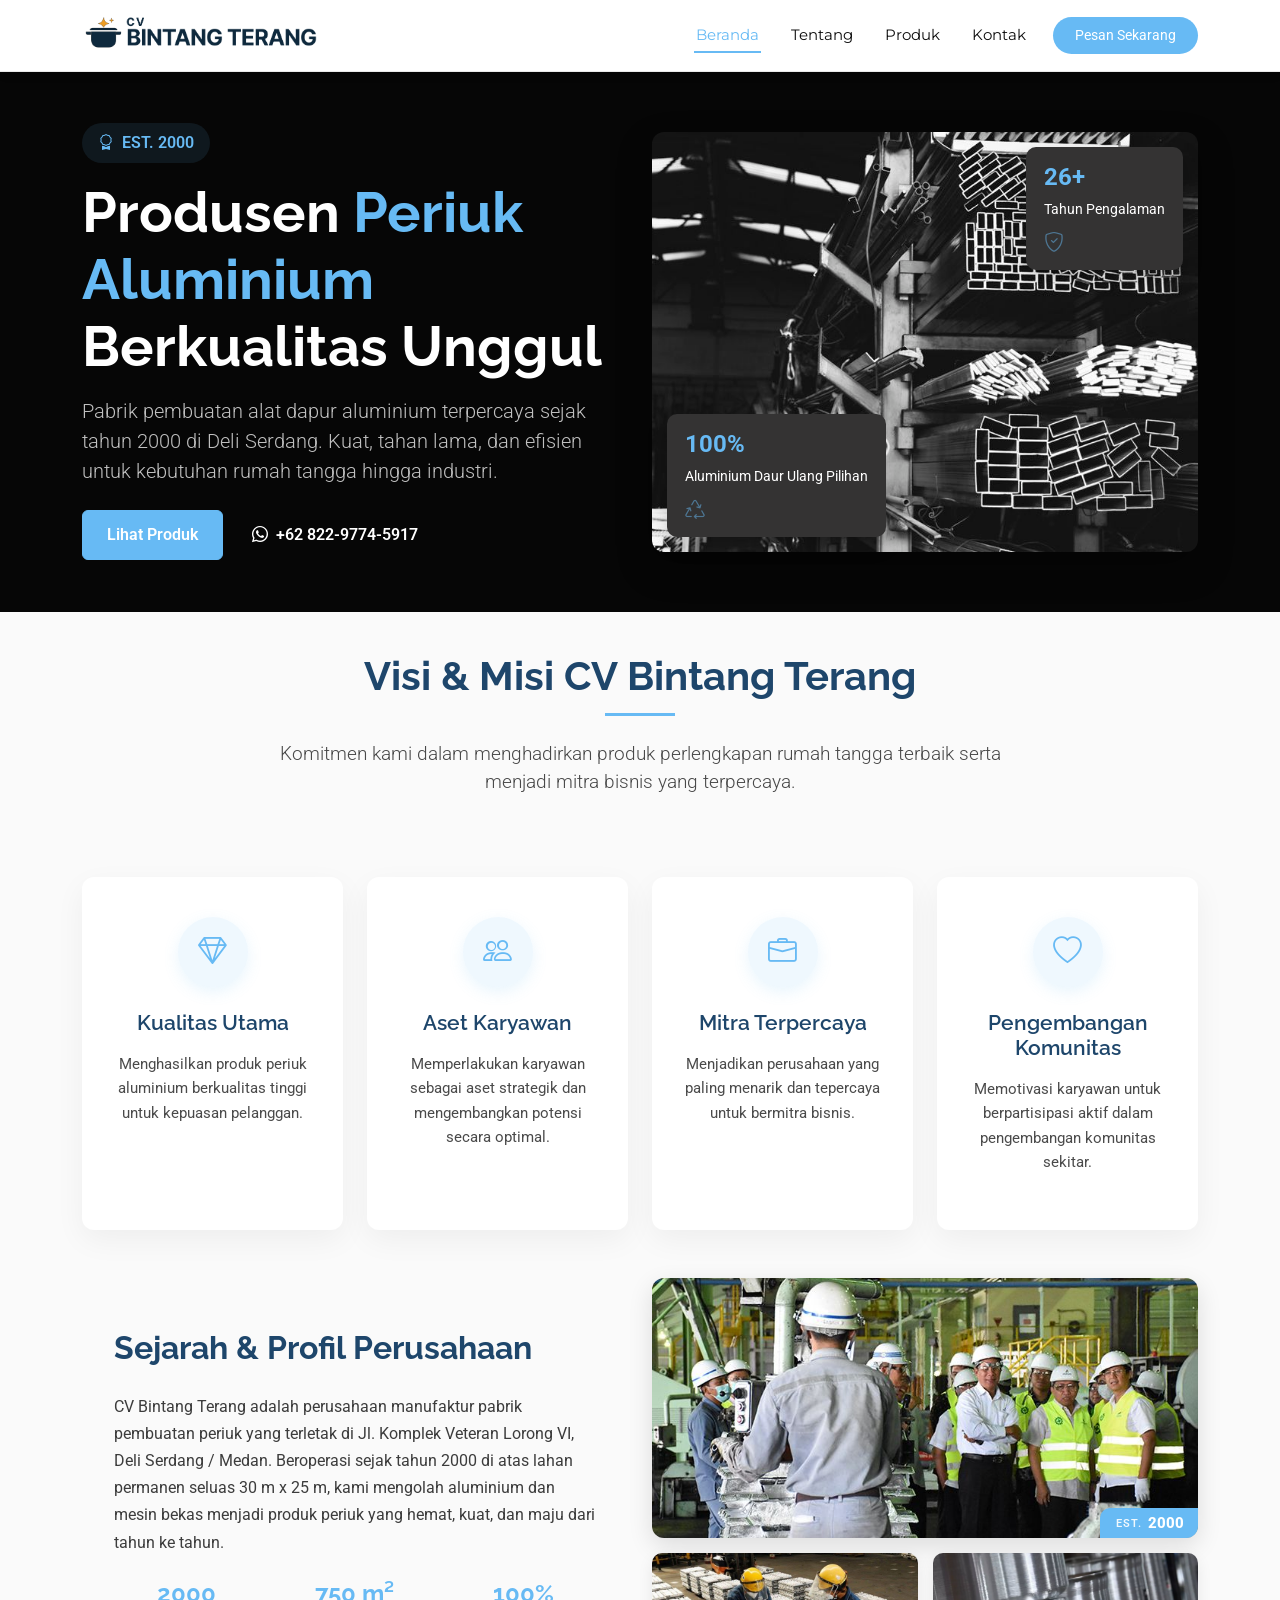
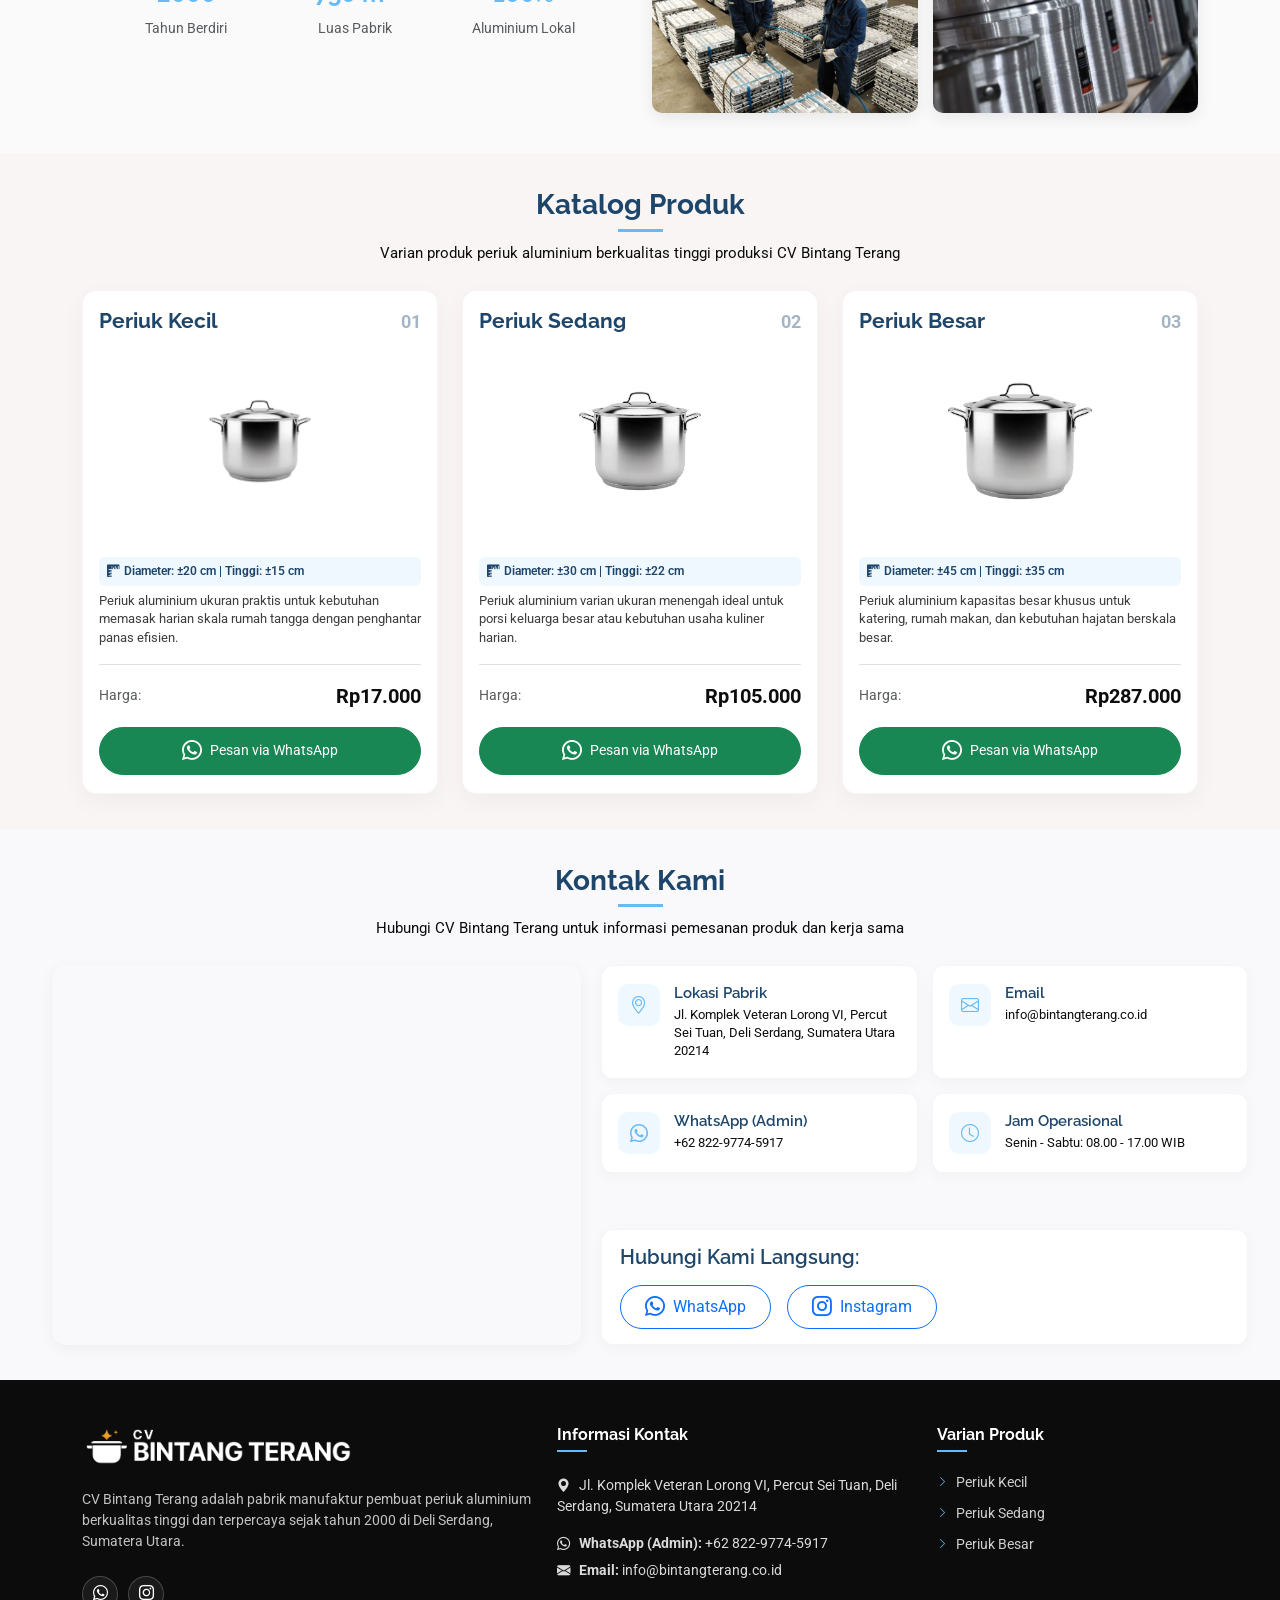
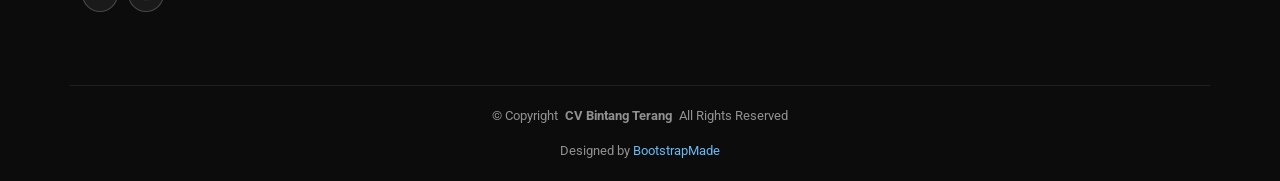
==== commit 974abffe: "update navbar" ====
--- a/index.html
+++ b/index.html
@@ -39,10 +39,10 @@
 
       <nav id="navmenu" class="navmenu">
         <ul>
-          <li><a href="#hero" class="active">Home</a></li>
-          <li><a href="#about">About</a></li>
-          <li><a href="#services">Products</a></li>
-          <li><a href="#contact">Contact</a></li>
+          <li><a href="#hero" class="active">Beranda</a></li>
+          <li><a href="#about">Tentang</a></li>
+          <li><a href="#services">Produk</a></li>
+          <li><a href="#contact">Kontak</a></li>
         </ul>
         <i class="mobile-nav-toggle d-xl-none bi bi-list"></i>
       </nav>
@@ -54,7 +54,7 @@
 
   <main class="main">
 
-    <!-- Hero Section -->
+    <!-- Hero Section Minimalis -->
     <section id="hero" class="hero section dark-background">
       <div class="container" data-aos="fade-up">
         <div class="row align-items-center">
@@ -65,12 +65,8 @@
                 <span>EST. 2000</span>
               </div>
               <h1>Produsen <span class="highlight">Periuk Aluminium</span> Berkualitas Unggul</h1>
-              <p class="lead">Mengolah aluminium bekas dan komponen pilihan menjadi produk alat dapur yang efisien, tahan lama, dan terpercaya sejak tahun 2000.</p>
-              <ul class="hero-features">
-                <li><i class="bi bi-check-circle"></i> Proses peleburan dan pencetakan berkualitas tinggi</li>
-                <li><i class="bi bi-check-circle"></i> Standar keawetan dan ketahanan panas teruji</li>
-                <li><i class="bi bi-check-circle"></i> Efisiensi tinggi untuk kebutuhan rumah tangga &amp; industri</li>
-              </ul>
+              <p class="lead mb-4">Pabrik pembuatan alat dapur aluminium terpercaya sejak tahun 2000 di Deli Serdang. Kuat, tahan lama, dan efisien untuk kebutuhan rumah tangga hingga industri.</p>
+              
               <div class="hero-cta">
                 <a href="#services" class="btn btn-primary">Lihat Produk</a>
                 <a href="https://wa.me/6282297745917" target="_blank" class="btn btn-link"><i class="bi bi-whatsapp"></i> +62 822-9774-5917</a>
@@ -345,10 +341,10 @@
 
               <div class="contact-card">
                 <div class="icon-box">
-                  <i class="bi bi-telephone"></i>
+                  <i class="bi bi-whatsapp"></i>
                 </div>
                 <div class="contact-text">
-                  <h4>Telepon / WhatsApp</h4>
+                  <h4>WhatsApp (Admin)</h4>
                   <p>+62 822-9774-5917</p>
                 </div>
               </div>
@@ -383,7 +379,7 @@
 
   </main>
 
-<footer id="footer" class="footer position-relative dark-background">
+  <footer id="footer" class="footer position-relative dark-background">
 
     <div class="container footer-top">
       <div class="row gy-5">
@@ -407,7 +403,7 @@
           <h4>Informasi Kontak</h4>
           <div class="footer-contact pt-2">
             <p><i class="bi bi-geo-alt-fill text-accent me-2"></i>Jl. Komplek Veteran Lorong VI, Percut Sei Tuan, Deli Serdang, Sumatera Utara 20214</p>
-            <p class="mt-3"><i class="bi bi-whatsapp text-accent me-2"></i><strong>Phone (Admin):</strong> +62 822-9774-5917</p>
+            <p class="mt-3"><i class="bi bi-whatsapp text-accent me-2"></i><strong>WhatsApp (Admin):</strong> +62 822-9774-5917</p>
             <p><i class="bi bi-envelope-fill text-accent me-2"></i><strong>Email:</strong> info@bintangterang.co.id</p>
           </div>
         </div>
--- a/assets/css/main.css
+++ b/assets/css/main.css
@@ -138,14 +138,16 @@
 }
 
 /*--------------------------------------------------------------
-# Global Header & Logo Top Bar
+# Global Header & Navbar Putih yang Proporsional
 --------------------------------------------------------------*/
 .header {
   color: var(--default-color);
-  background-color: var(--background-color);
-  padding: 15px 0;
+  background-color: #ffffff !important;
+  padding: 12px 0 !important;
   transition: all 0.5s;
   z-index: 997;
+  box-shadow: 0 4px 12px rgba(0, 0, 0, 0.03);
+  border-bottom: 1px solid #eaeaea;
 }
 
 .header .logo {
@@ -153,7 +155,7 @@
 }
 
 .header .logo img {
-  max-height: 45px;
+  max-height: 42px !important;
   width: auto;
   object-fit: contain;
   margin-right: 8px;
@@ -171,8 +173,8 @@
   color: var(--contrast-color);
   background: var(--accent-color);
   font-size: 14px;
-  padding: 8px 25px;
-  margin: 0 0 0 30px;
+  padding: 8px 22px;
+  margin: 0 0 0 25px;
   border-radius: 50px;
   transition: 0.3s;
 }
@@ -201,7 +203,8 @@
 
 /* Global Header on Scroll */
 .scrolled .header {
-  --background-color: rgba(244, 239, 237, 0.95);
+  background-color: #ffffff !important;
+  border-bottom: 1px solid #eaeaea;
 }
 
 /*--------------------------------------------------------------
@@ -227,7 +230,7 @@
 
   .navmenu>ul>li {
     white-space: nowrap;
-    padding: 15px 14px;
+    padding: 12px 14px;
   }
 
   .navmenu>ul>li:last-child {
@@ -467,123 +470,6 @@
 }
 
 /*--------------------------------------------------------------
-# Global Footer
---------------------------------------------------------------*/
-.footer {
-  color: var(--default-color);
-  background-color: var(--background-color);
-  font-size: 14px;
-  position: relative;
-}
-
-.footer .footer-top {
-  padding-top: 50px;
-}
-
-.footer .footer-about .logo {
-  line-height: 1;
-  margin-bottom: 25px;
-}
-
-.footer .footer-about .logo img {
-  max-height: 40px;
-  margin-right: 6px;
-}
-
-.footer .footer-about .logo span {
-  color: var(--heading-color);
-  font-family: var(--heading-font);
-  font-size: 26px;
-  font-weight: 700;
-  letter-spacing: 1px;
-}
-
-.footer .footer-about p {
-  font-size: 14px;
-  font-family: var(--heading-font);
-}
-
-.footer .social-links a {
-  display: flex;
-  align-items: center;
-  justify-content: center;
-  width: 40px;
-  height: 40px;
-  border-radius: 50%;
-  border: 1px solid color-mix(in srgb, var(--default-color), transparent 50%);
-  font-size: 16px;
-  color: color-mix(in srgb, var(--default-color), transparent 20%);
-  margin-right: 10px;
-  transition: 0.3s;
-}
-
-.footer .social-links a:hover {
-  color: var(--accent-color);
-  border-color: var(--accent-color);
-}
-
-.footer h4 {
-  font-size: 16px;
-  font-weight: bold;
-  position: relative;
-  padding-bottom: 12px;
-}
-
-.footer .footer-links {
-  margin-bottom: 30px;
-}
-
-.footer .footer-links ul {
-  list-style: none;
-  padding: 0;
-  margin: 0;
-}
-
-.footer .footer-links ul i {
-  padding-right: 2px;
-  font-size: 12px;
-  line-height: 0;
-}
-
-.footer .footer-links ul li {
-  padding: 10px 0;
-  display: flex;
-  align-items: center;
-}
-
-.footer .footer-links ul li:first-child {
-  padding-top: 0;
-}
-
-.footer .footer-links ul a {
-  color: color-mix(in srgb, var(--default-color), transparent 30%);
-  display: inline-block;
-  line-height: 1;
-}
-
-.footer .footer-links ul a:hover {
-  color: var(--accent-color);
-}
-
-.footer .footer-contact p {
-  margin-bottom: 5px;
-}
-
-.footer .copyright {
-  padding: 25px 0;
-  border-top: 1px solid color-mix(in srgb, var(--default-color), transparent 90%);
-}
-
-.footer .copyright p {
-  margin-bottom: 0;
-}
-
-.footer .credits {
-  margin-top: 8px;
-  font-size: 13px;
-}
-
-/*--------------------------------------------------------------
 # Scroll Top Button
 --------------------------------------------------------------*/
 .scroll-top {
@@ -663,22 +549,22 @@
 }
 
 /*--------------------------------------------------------------
-# Global Sections
+# Global Sections (Scroll Margin pas di bawah navbar)
 --------------------------------------------------------------*/
 section,
 .section {
   color: var(--default-color);
   background-color: var(--background-color);
-  padding: 60px 0;
-  scroll-margin-top: 82px;
+  padding: 40px 0;
+  scroll-margin-top: 80px;
   overflow: clip;
 }
 
 @media (max-width: 1199px) {
-
   section,
   .section {
-    scroll-margin-top: 63px;
+    scroll-margin-top: 65px;
+    padding: 25px 0;
   }
 }
 
@@ -687,15 +573,15 @@
 --------------------------------------------------------------*/
 .section-title {
   text-align: center;
-  padding-bottom: 60px;
+  padding-bottom: 25px;
   position: relative;
 }
 
 .section-title h2 {
-  font-size: 32px;
+  font-size: 28px;
   font-weight: 700;
-  margin-bottom: 20px;
-  padding-bottom: 20px;
+  margin-bottom: 10px;
+  padding-bottom: 10px;
   position: relative;
 }
 
@@ -703,7 +589,7 @@
   content: "";
   position: absolute;
   display: block;
-  width: 50px;
+  width: 45px;
   height: 3px;
   background: var(--accent-color);
   left: 0;
@@ -714,13 +600,14 @@
 
 .section-title p {
   margin-bottom: 0;
+  font-size: 0.95rem;
 }
 
 /*--------------------------------------------------------------
 # Hero Section
 --------------------------------------------------------------*/
 .hero {
-  padding: 80px 0;
+  padding: 50px 0;
 }
 
 .hero .hero-content {
@@ -945,46 +832,28 @@
 }
 
 /*--------------------------------------------------------------
-# Services Section
+# Services Section / Katalog Produk
 --------------------------------------------------------------*/
 .services {
-  padding-top: 60px;
-  padding-bottom: 30px;
-}
-
-.services .services-row {
-  position: relative;
-}
-
-.services .services-headline .services-subtitle {
-  color: var(--accent-color);
-  font-weight: 600;
-  margin-bottom: 10px;
-  font-size: 18px;
-}
-
-.services .services-headline .services-title {
-  color: var(--heading-color);
-  font-size: 2.5rem;
-  line-height: 1.2;
-  font-weight: 700;
-  margin-bottom: 20px;
-}
-
-.services .services-description {
-  margin-bottom: 30px;
-}
-
-.services .services-description p {
-  font-size: 1.1rem;
-  line-height: 1.6;
-}
-
-/*--------------------------------------------------------------
-# Contact Section (Diperbaiki agar proporsional, tidak bantet & rapi)
+  padding-top: 35px !important;
+  padding-bottom: 35px !important;
+}
+
+.services .section-title {
+  padding-bottom: 25px !important;
+}
+
+/*--------------------------------------------------------------
+# Contact Section
 --------------------------------------------------------------*/
 .contact {
   background-color: color-mix(in srgb, var(--background-color), #f5f8fd 30%);
+  padding-top: 35px !important;
+  padding-bottom: 35px !important;
+}
+
+.contact .section-title {
+  padding-bottom: 25px !important;
 }
 
 .contact .container {
@@ -995,31 +864,30 @@
   position: relative;
   display: grid;
   grid-template-columns: 1fr;
-  gap: 30px;
+  gap: 20px;
   align-items: stretch;
 }
 
 @media (min-width: 992px) {
   .contact .contact-main-wrapper {
     grid-template-columns: 45% 55%;
-    min-height: 600px;
   }
 }
 
 .contact .map-wrapper {
-  height: 300px;
+  height: 280px;
   width: 100%;
-  border-radius: 16px;
+  border-radius: 14px;
   overflow: hidden;
-  box-shadow: 0 5px 20px rgba(0, 0, 0, 0.06);
+  box-shadow: 0 4px 15px rgba(0, 0, 0, 0.05);
 }
 
 @media (min-width: 992px) {
   .contact .map-wrapper {
     height: 100%;
-    min-height: 520px;
+    min-height: 380px !important;
     position: sticky;
-    top: 100px;
+    top: 85px;
   }
 }
 
@@ -1027,13 +895,13 @@
   display: flex;
   flex-direction: column;
   justify-content: space-between;
-  gap: 24px;
+  gap: 15px;
 }
 
 .contact .contact-cards-container {
   display: grid;
   grid-template-columns: 1fr;
-  gap: 18px;
+  gap: 14px;
 }
 
 @media (min-width: 576px) {
@@ -1044,48 +912,48 @@
 
 .contact .contact-card {
   background-color: var(--surface-color);
-  padding: 24px 20px;
-  border-radius: 14px;
+  padding: 18px 16px;
+  border-radius: 12px;
   display: flex;
   align-items: flex-start;
-  gap: 16px;
-  box-shadow: 0 6px 20px rgba(0, 0, 0, 0.04);
+  gap: 14px;
+  box-shadow: 0 4px 15px rgba(0, 0, 0, 0.03);
   border: 1px solid rgba(0, 0, 0, 0.04);
   height: 100%;
   transition: transform 0.3s ease, box-shadow 0.3s ease;
 }
 
 .contact .contact-card:hover {
-  transform: translateY(-4px);
-  box-shadow: 0 10px 25px rgba(0, 0, 0, 0.08);
+  transform: translateY(-3px);
+  box-shadow: 0 8px 20px rgba(0, 0, 0, 0.06);
 }
 
 .contact .contact-card .icon-box {
-  width: 48px;
-  height: 48px;
+  width: 42px;
+  height: 42px;
   flex-shrink: 0;
   background-color: color-mix(in srgb, var(--accent-color), transparent 90%);
-  border-radius: 12px;
+  border-radius: 10px;
   display: flex;
   justify-content: center;
   align-items: center;
 }
 
 .contact .contact-card .icon-box i {
-  font-size: 22px;
+  font-size: 18px;
   color: var(--accent-color);
 }
 
 .contact .contact-card .contact-text h4 {
-  font-size: 16px;
+  font-size: 15px;
   font-weight: 600;
-  margin-bottom: 6px;
+  margin-bottom: 4px;
   color: var(--heading-color);
 }
 
 .contact .contact-card .contact-text p {
-  font-size: 13.5px;
-  line-height: 1.5;
+  font-size: 13px;
+  line-height: 1.4;
   color: var(--default-color);
   margin-bottom: 0;
 }
@@ -1093,22 +961,22 @@
 /* Bagian Tombol Hubungi Kami Langsung di Kontak */
 .social-contact-box {
   background-color: var(--surface-color);
-  padding: 20px;
-  border-radius: 14px;
-  box-shadow: 0 6px 20px rgba(0, 0, 0, 0.04);
+  padding: 15px 18px;
+  border-radius: 12px;
+  box-shadow: 0 4px 15px rgba(0, 0, 0, 0.03);
   border: 1px solid rgba(0, 0, 0, 0.04);
 }
 
 .social-contact-box .social-title {
-  font-size: 16px;
+  font-size: 15px;
   font-weight: 600;
   color: var(--heading-color);
-  margin-bottom: 12px;
+  margin-bottom: 8px;
 }
 
 .social-contact-box .social-buttons-wrapper {
   display: flex;
-  gap: 12px;
+  gap: 10px;
   flex-wrap: wrap;
 }
 
@@ -1117,7 +985,7 @@
   border: 1px solid #198754;
   color: #ffffff;
   font-weight: 600;
-  padding: 10px 24px;
+  padding: 7px 20px;
   border-radius: 50px;
   display: inline-flex;
   align-items: center;
@@ -1129,7 +997,7 @@
   background-color: #146c43;
   border-color: #13653f;
   color: #ffffff;
-  box-shadow: 0 6px 15px rgba(25, 135, 84, 0.3);
+  box-shadow: 0 5px 12px rgba(25, 135, 84, 0.25);
   transform: translateY(-2px);
 }
 
@@ -1138,7 +1006,7 @@
   border: 1px solid #db2777;
   color: #db2777;
   font-weight: 600;
-  padding: 10px 24px;
+  padding: 7px 20px;
   border-radius: 50px;
   display: inline-flex;
   align-items: center;
@@ -1150,19 +1018,19 @@
   background-color: #db2777;
   border-color: #db2777;
   color: #ffffff;
-  box-shadow: 0 6px 15px rgba(219, 39, 119, 0.3);
+  box-shadow: 0 5px 12px rgba(219, 39, 119, 0.25);
   transform: translateY(-2px);
 }
 
 /*--------------------------------------------------------------
-# Custom Product Cards & Harmonized WhatsApp Button on Hover
+# Custom Product Cards (Proporsional & Ramping)
 --------------------------------------------------------------*/
 .product-card {
   background: var(--surface-color);
-  border-radius: 16px;
-  padding: 35px 25px;
-  box-shadow: 0 10px 30px rgba(0, 0, 0, 0.05);
-  border: 1px solid rgba(0, 0, 0, 0.05);
+  border-radius: 14px;
+  padding: 18px 16px;
+  box-shadow: 0 8px 25px rgba(0, 0, 0, 0.04);
+  border: 1px solid rgba(0, 0, 0, 0.04);
   height: 100%;
   display: flex;
   flex-direction: column;
@@ -1173,11 +1041,11 @@
   display: flex;
   justify-content: space-between;
   align-items: flex-start;
-  margin-bottom: 20px;
+  margin-bottom: 6px;
 }
 
 .product-card-header h3 {
-  font-size: 1.6rem;
+  font-size: 1.3rem;
   font-weight: 700;
   color: var(--heading-color);
   margin: 0;
@@ -1185,15 +1053,15 @@
 }
 
 .product-card-header .product-step {
-  font-size: 1.4rem;
+  font-size: 1.1rem;
   font-weight: 700;
   color: color-mix(in srgb, var(--heading-color), transparent 60%);
   transition: color 0.35s ease;
 }
 
 .product-card p {
-  font-size: 0.95rem;
-  line-height: 1.6;
+  font-size: 0.83rem;
+  line-height: 1.4;
   color: color-mix(in srgb, var(--default-color), transparent 20%);
   margin-bottom: 0;
   transition: color 0.35s ease;
@@ -1202,15 +1070,15 @@
 /* Styling Info Dimensi Bersih */
 .product-specs {
   background: color-mix(in srgb, var(--accent-color), transparent 90%);
-  border-radius: 8px;
-  padding: 8px 12px;
-  margin-bottom: 12px;
-  font-size: 0.85rem;
+  border-radius: 6px;
+  padding: 5px 8px;
+  margin-bottom: 6px;
+  font-size: 0.78rem;
   color: var(--heading-color);
   font-weight: 600;
   display: flex;
   align-items: center;
-  gap: 6px;
+  gap: 5px;
 }
 
 /* Tombol WhatsApp Default (Sebelum di-hover) */
@@ -1218,14 +1086,16 @@
   background-color: #198754;
   border-color: #198754;
   color: #ffffff;
+  padding: 5px 10px;
+  font-size: 0.85rem;
   transition: all 0.35s ease;
 }
 
 /* EFEK HOOVER KARTU */
 .product-card:hover {
   background-color: var(--accent-color);
-  transform: translateY(-8px);
-  box-shadow: 0 15px 35px rgba(0, 0, 0, 0.15);
+  transform: translateY(-6px);
+  box-shadow: 0 12px 30px rgba(0, 0, 0, 0.12);
 }
 
 .product-card:hover .product-card-header h3,
@@ -1252,7 +1122,7 @@
   background-color: #ffffff;
   border-color: #ffffff;
   color: #198754;
-  box-shadow: 0 5px 15px rgba(0, 0, 0, 0.1);
+  box-shadow: 0 4px 12px rgba(0, 0, 0, 0.1);
 }
 
 .product-card:hover .btn-success:hover {
@@ -1344,46 +1214,47 @@
 }
 
 /*--------------------------------------------------------------
-# Perbaikan Ukuran Gambar Katalog Produk
+# Perbaikan Ukuran Gambar Katalog Produk (Semua Varian Disesuaikan & Diperbesar Proporsional)
 --------------------------------------------------------------*/
 .product-img-wrapper {
-  height: 230px;
+  height: 200px;
   display: flex;
   align-items: center;
   justify-content: center;
   overflow: hidden;
-  padding: 10px;
+  padding: 2px;
 }
 
 .product-photo {
-  max-height: 200px;
+  max-height: 190px;
   width: auto;
   object-fit: contain;
   transition: transform 0.35s ease;
 }
 
+/* Skala foto diperbesar agar tidak terlalu kecil */
 .product-small {
-  transform: scale(0.85); 
+  transform: scale(1.18); 
 }
 
 .product-medium {
-  transform: scale(1.1); 
+  transform: scale(1.42); 
 }
 
 .product-large {
-  transform: scale(1.35); 
+  transform: scale(1.68); 
 }
 
 .product-card:hover .product-small {
-  transform: scale(0.95);
+  transform: scale(1.26);
 }
 
 .product-card:hover .product-medium {
-  transform: scale(1.2);
+  transform: scale(1.50);
 }
 
 .product-card:hover .product-large {
-  transform: scale(1.45);
+  transform: scale(1.76);
 }
 
 /*--------------------------------------------------------------
@@ -1457,7 +1328,7 @@
 }
 
 /*--------------------------------------------------------------
-# Perbaikan Footer Menjadi Lebih Besar, Lega & Proporsional
+# Perbaikan Footer Menjadi Ringkas, Kompak & Tidak Terlalu Besar
 --------------------------------------------------------------*/
 .footer.dark-background {
   background-color: #0c0c0c !important;
@@ -1465,32 +1336,32 @@
 }
 
 .footer .footer-top {
-  padding-top: 80px; /* Diperbesar dari 60px agar ruang atas lebih lega */
-  padding-bottom: 40px; /* Diperbesar dari 20px */
-}
-
-/* Memperbesar ukuran logo footer */
+  padding-top: 45px;
+  padding-bottom: 25px;
+}
+
+/* Ukuran logo footer disesuaikan agar pas */
 .footer .footer-about .logo img {
-  max-height: 65px; /* Diperbesar dari 48px agar lebih proporsional */
+  max-height: 48px;
   width: auto;
   object-fit: contain;
 }
 
 .footer .footer-desc {
   color: rgba(255, 255, 255, 0.75);
-  font-size: 15px; /* Sedikit diperbesar dari 14px */
-  line-height: 1.7;
-  margin-top: 10px;
+  font-size: 13.5px;
+  line-height: 1.55;
+  margin-top: 8px;
   margin-bottom: 0;
 }
 
 .footer h4 {
-  font-size: 18px; /* Judul kolom diperbesar dari 17px */
+  font-size: 16px;
   font-weight: 700;
   color: #ffffff;
   position: relative;
-  padding-bottom: 12px;
-  margin-bottom: 22px;
+  padding-bottom: 8px;
+  margin-bottom: 15px;
 }
 
 .footer h4::after {
@@ -1498,16 +1369,16 @@
   position: absolute;
   left: 0;
   bottom: 0;
-  width: 40px;
-  height: 2.5px;
+  width: 30px;
+  height: 2px;
   background-color: var(--accent-color);
 }
 
 .footer .footer-contact p {
   color: rgba(255, 255, 255, 0.85);
-  font-size: 14.5px; /* Ukuran teks kontak diperbesar dari 13.5px */
-  line-height: 1.7;
-  margin-bottom: 12px;
+  font-size: 13.5px;
+  line-height: 1.55;
+  margin-bottom: 6px;
 }
 
 .footer .footer-links ul {
@@ -1517,31 +1388,31 @@
 }
 
 .footer .footer-links ul li {
-  padding: 10px 0; /* Jarak antar link diperbesar */
+  padding: 5px 0;
   display: flex;
   align-items: center;
-  gap: 10px;
+  gap: 8px;
 }
 
 .footer .footer-links ul li i {
-  font-size: 12px;
+  font-size: 11px;
   color: var(--accent-color);
 }
 
 .footer .footer-links ul a {
   color: rgba(255, 255, 255, 0.8);
-  font-size: 15px; /* Ukuran teks link produk diperbesar */
+  font-size: 14px;
   transition: 0.3s;
 }
 
 .footer .footer-links ul a:hover {
   color: var(--accent-color);
-  padding-left: 6px;
+  padding-left: 4px;
 }
 
 .footer .social-links a {
-  width: 42px; /* Ukuran tombol sosmed diperbesar dari 38px */
-  height: 42px;
+  width: 36px;
+  height: 36px;
   border-radius: 50%;
   background: rgba(255, 255, 255, 0.06);
   border: 1px solid rgba(255, 255, 255, 0.2);
@@ -1549,8 +1420,8 @@
   align-items: center;
   justify-content: center;
   color: #ffffff;
-  font-size: 18px;
-  margin-right: 12px;
+  font-size: 15px;
+  margin-right: 10px;
   transition: 0.3s;
 }
 
@@ -1562,8 +1433,8 @@
 }
 
 .footer .copyright {
-  border-top: 1px solid rgba(255, 255, 255, 0.1);
-  padding: 30px 0; /* Ruang copyright diperluas */
-  color: rgba(255, 255, 255, 0.6);
-  font-size: 14px;
+  border-top: 1px solid rgba(255, 255, 255, 0.08);
+  padding: 20px 0;
+  color: rgba(255, 255, 255, 0.55);
+  font-size: 13px;
 }
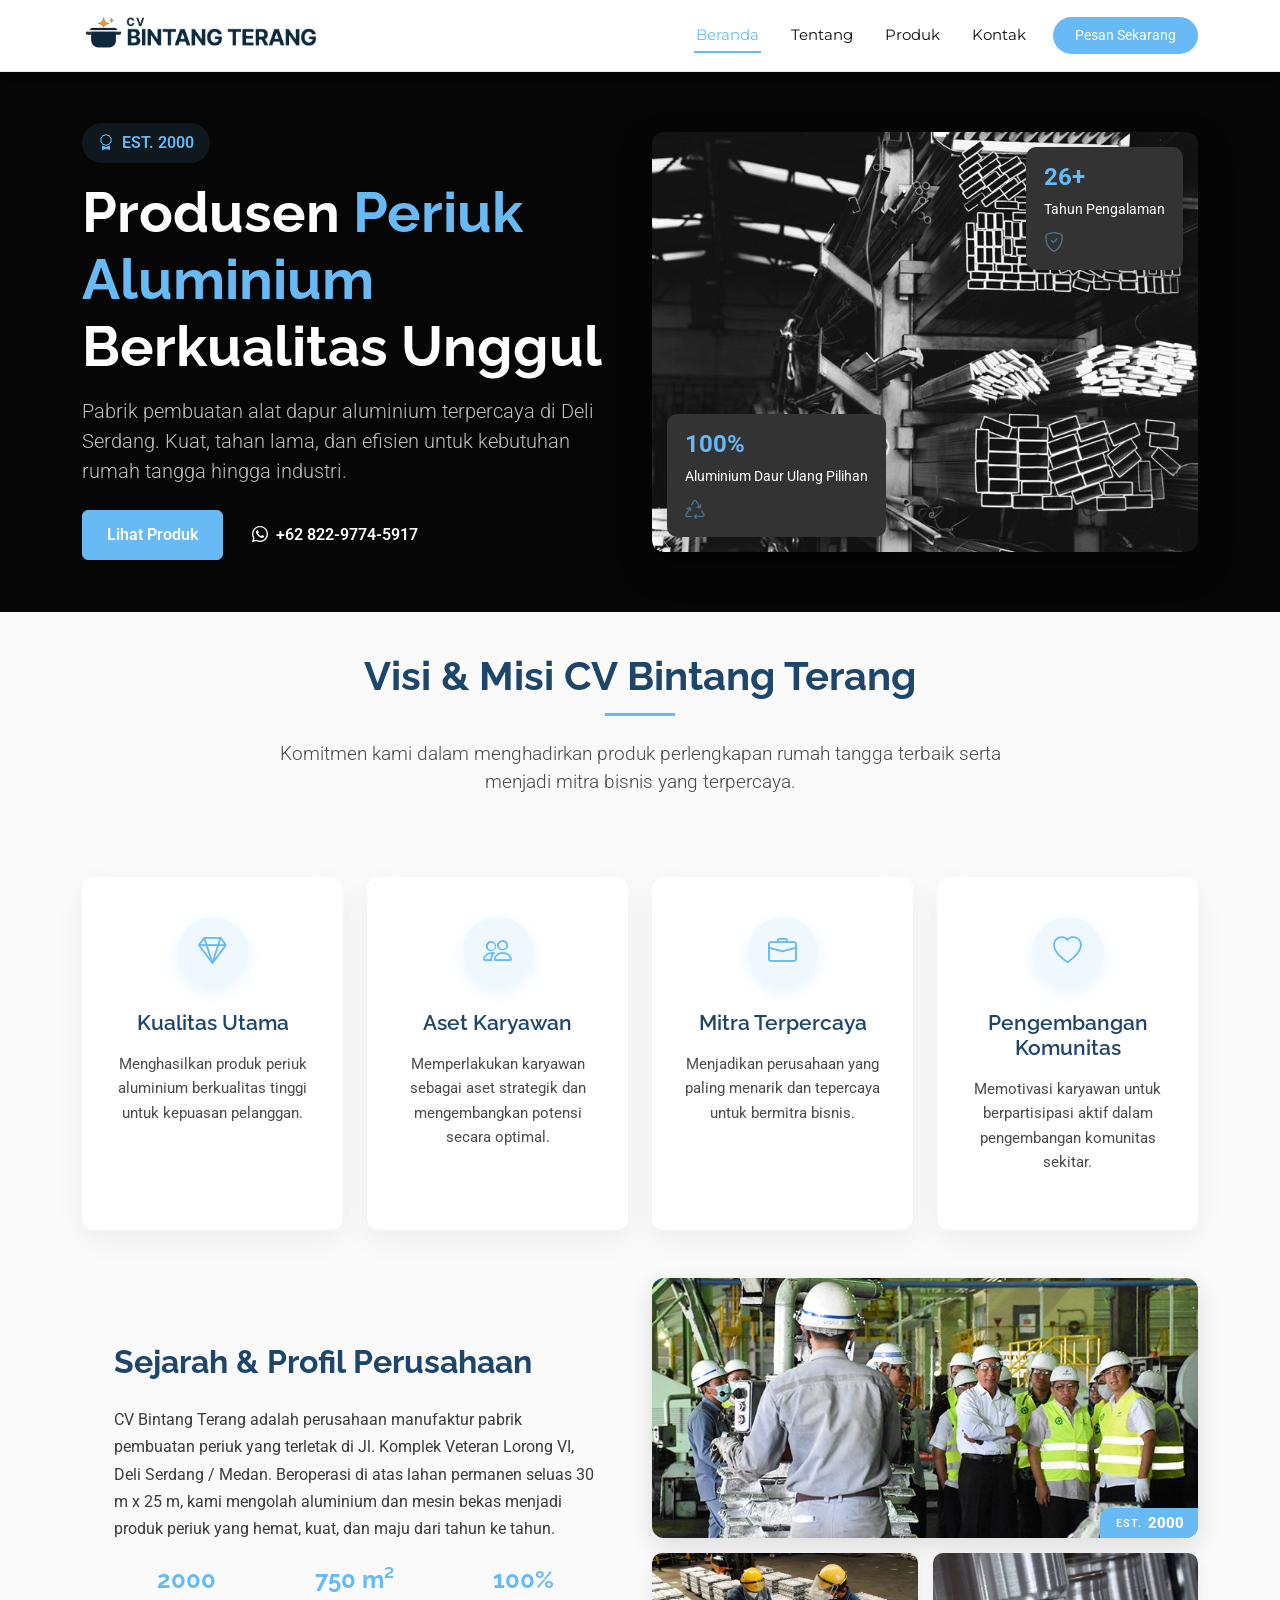
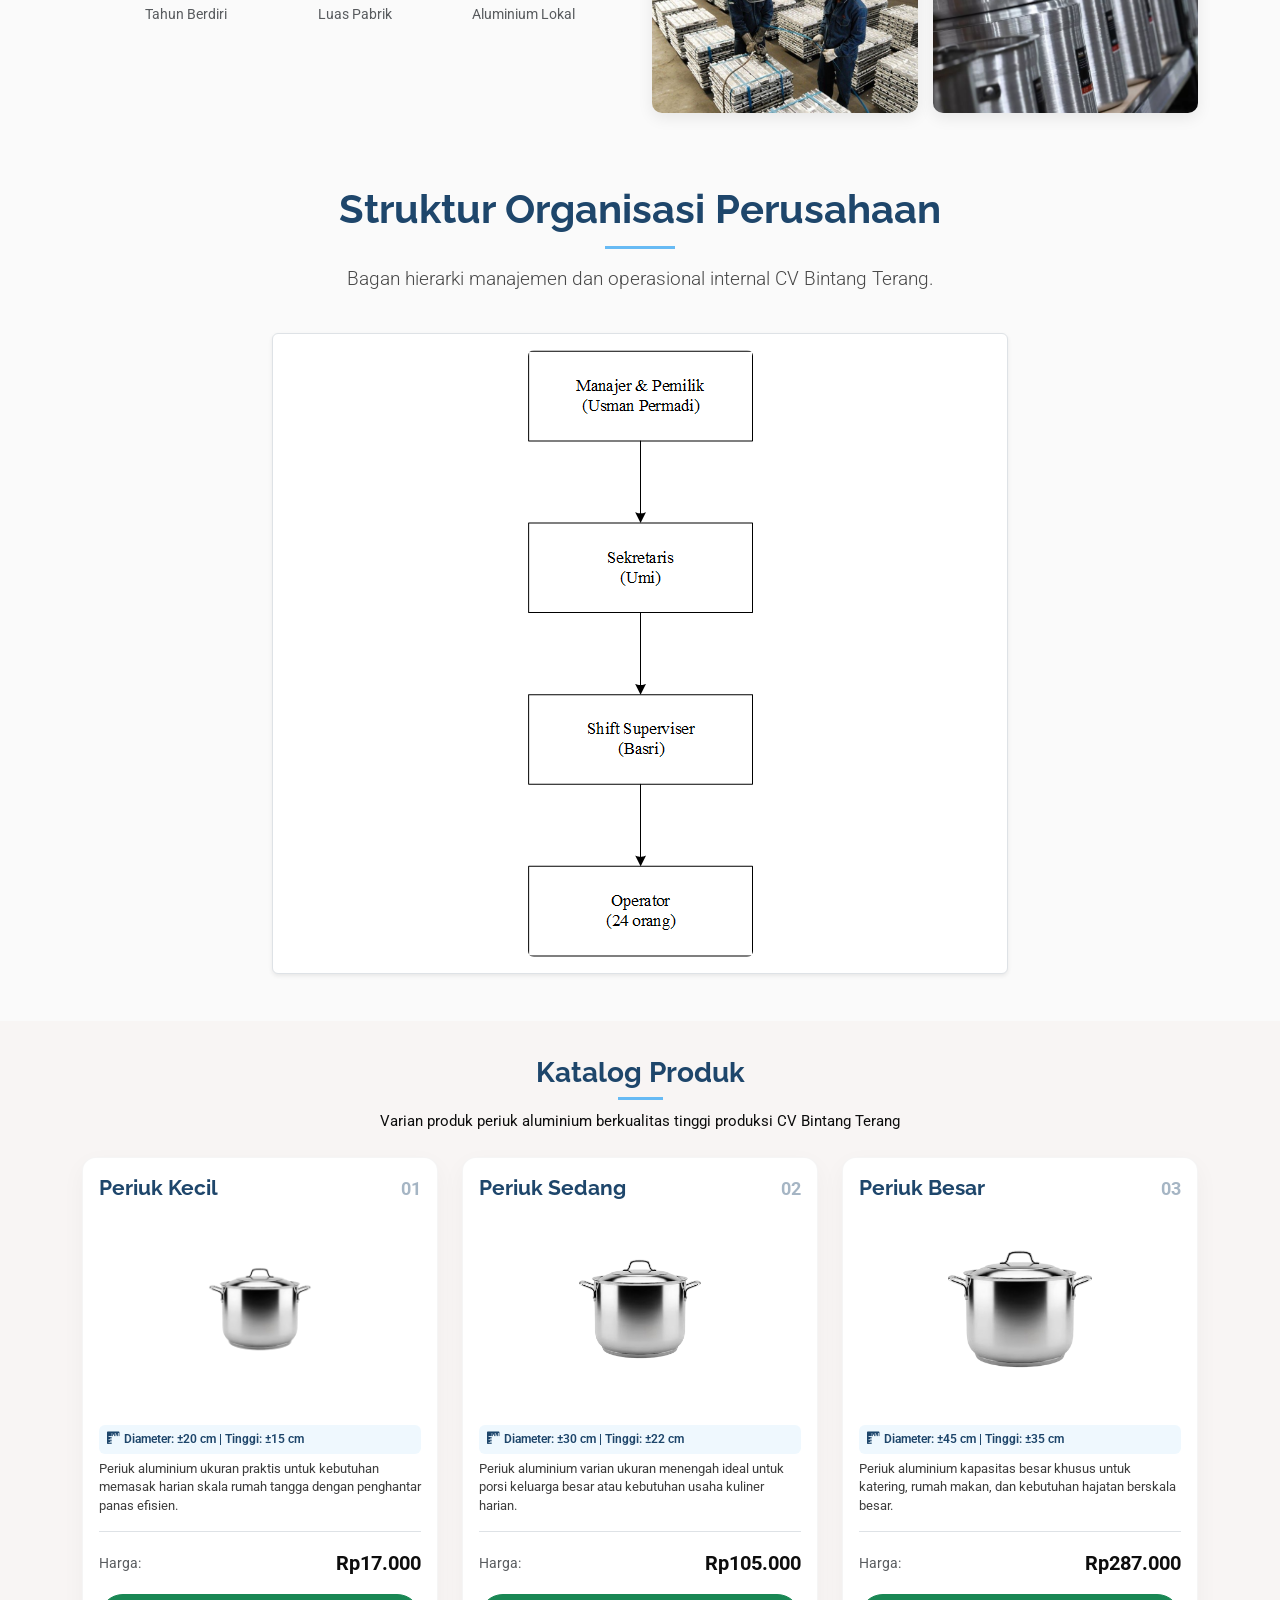
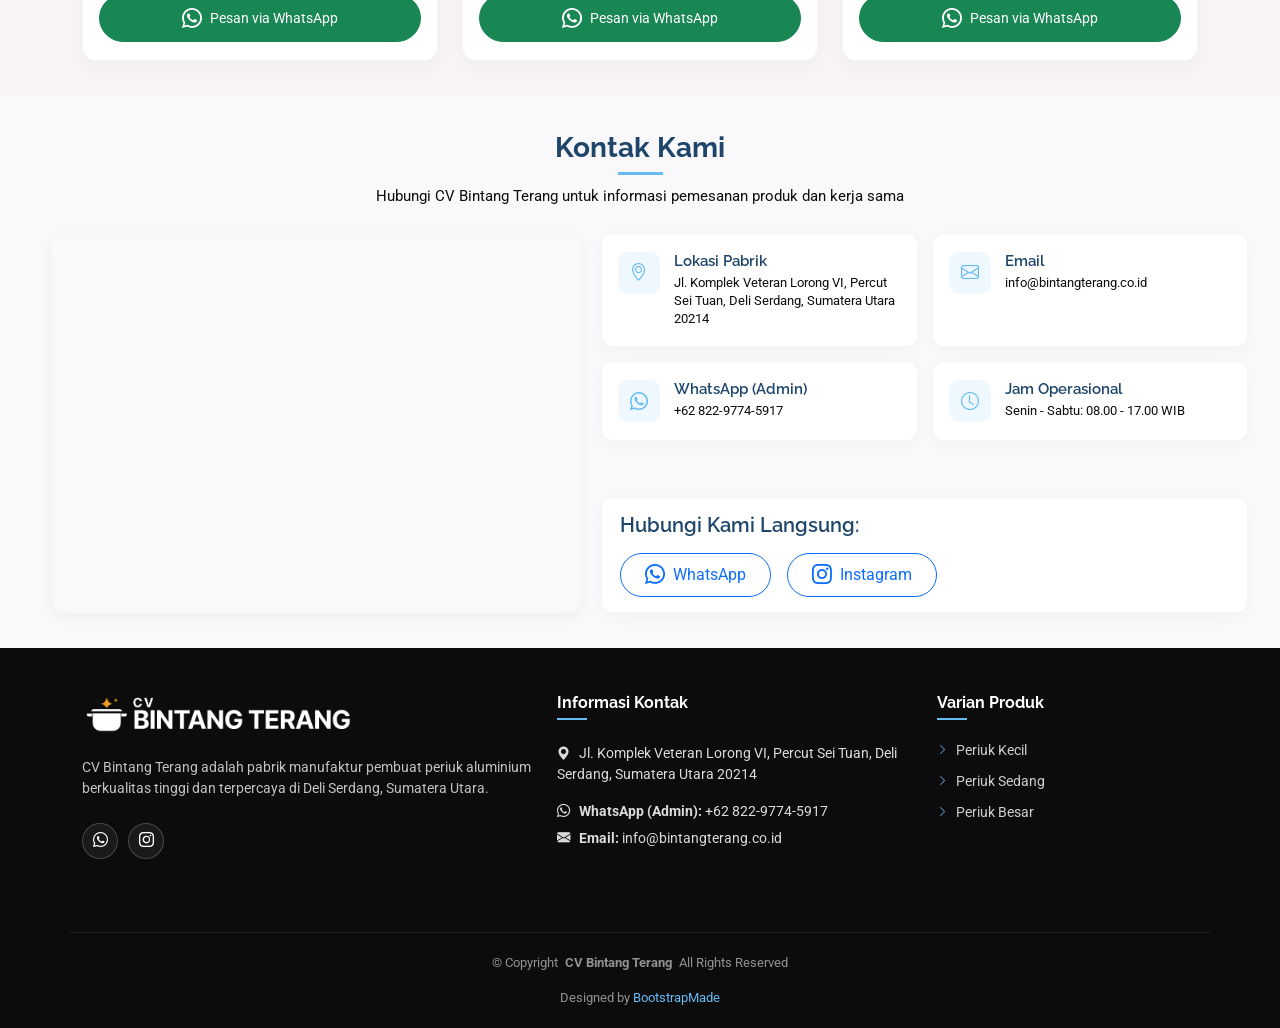
==== commit f6561a5a: "update struktur organisasi" ====
--- a/index.html
+++ b/index.html
@@ -5,7 +5,7 @@
   <meta charset="utf-8">
   <meta content="width=device-width, initial-scale=1.0" name="viewport">
   <title>CV Bintang Terang</title>
-  <meta name="description" content="CV Bintang Terang - Pabrik Pembuatan Periuk Aluminium Berkualitas Sejak 2000">
+  <meta name="description" content="CV Bintang Terang - Pabrik Pembuatan Periuk Aluminium Berkualitas">
   <meta name="keywords" content="CV Bintang Terang, Periuk Aluminium, Pabrik Aluminium Medan">
 
   <!-- Favicons -->
@@ -25,6 +25,27 @@
 
   <!-- Main CSS File -->
   <link href="assets/css/main.css" rel="stylesheet">
+
+  <!-- Custom Responsive Hero Fix for Mobile -->
+  <style>
+    @media (max-width: 768px) {
+      .hero-image-wrapper {
+        margin-top: 2rem;
+        position: relative;
+        padding-bottom: 2rem;
+      }
+      .stat-card.custom-stat-top,
+      .stat-card.custom-stat-bottom {
+        position: relative !important;
+        top: auto !important;
+        bottom: auto !important;
+        left: auto !important;
+        right: auto !important;
+        margin-top: 1rem;
+        width: 100% !important;
+      }
+    }
+  </style>
 </head>
 
 <body class="index-page">
@@ -39,23 +60,23 @@
 
       <nav id="navmenu" class="navmenu">
         <ul>
-          <li><a href="#hero" class="active">Beranda</a></li>
-          <li><a href="#about">Tentang</a></li>
-          <li><a href="#services">Produk</a></li>
-          <li><a href="#contact">Kontak</a></li>
+          <li><a href="#beranda" class="active">Beranda</a></li>
+          <li><a href="#tentang">Tentang</a></li>
+          <li><a href="#produk">Produk</a></li>
+          <li><a href="#kontak">Kontak</a></li>
         </ul>
         <i class="mobile-nav-toggle d-xl-none bi bi-list"></i>
       </nav>
 
-      <a class="btn-getstarted" href="#services">Pesan Sekarang</a>
+      <a class="btn-getstarted" href="#produk">Pesan Sekarang</a>
 
     </div>
   </header>
 
   <main class="main">
 
-    <!-- Hero Section Minimalis -->
-    <section id="hero" class="hero section dark-background">
+    <!-- Beranda Section (Hero) -->
+    <section id="beranda" class="hero section dark-background">
       <div class="container" data-aos="fade-up">
         <div class="row align-items-center">
           <div class="col-lg-6">
@@ -65,10 +86,10 @@
                 <span>EST. 2000</span>
               </div>
               <h1>Produsen <span class="highlight">Periuk Aluminium</span> Berkualitas Unggul</h1>
-              <p class="lead mb-4">Pabrik pembuatan alat dapur aluminium terpercaya sejak tahun 2000 di Deli Serdang. Kuat, tahan lama, dan efisien untuk kebutuhan rumah tangga hingga industri.</p>
+              <p class="lead mb-4">Pabrik pembuatan alat dapur aluminium terpercaya di Deli Serdang. Kuat, tahan lama, dan efisien untuk kebutuhan rumah tangga hingga industri.</p>
               
               <div class="hero-cta">
-                <a href="#services" class="btn btn-primary">Lihat Produk</a>
+                <a href="#produk" class="btn btn-primary">Lihat Produk</a>
                 <a href="https://wa.me/6282297745917" target="_blank" class="btn btn-link"><i class="bi bi-whatsapp"></i> +62 822-9774-5917</a>
               </div>
             </div>
@@ -94,10 +115,10 @@
           </div>
         </div>
       </div>
-    </section><!-- /Hero Section -->
-
-    <!-- About Section -->
-    <section id="about" class="about section">
+    </section><!-- /Beranda Section -->
+
+    <!-- Tentang Section -->
+    <section id="tentang" class="about section">
 
       <div class="container" data-aos="fade-up" data-aos-delay="100">
 
@@ -150,7 +171,7 @@
           </div>
         </div>
 
-        <div class="row align-items-center about-showcase">
+        <div class="row align-items-center about-showcase mb-5">
           <div class="col-lg-6 order-lg-2" data-aos="fade-left" data-aos-delay="300">
             <div class="about-image-grid">
               
@@ -174,7 +195,7 @@
           <div class="col-lg-6 order-lg-1" data-aos="fade-right" data-aos-delay="200">
             <div class="about-content-box">
               <h3>Sejarah &amp; Profil Perusahaan</h3>
-              <p class="mb-4">CV Bintang Terang adalah perusahaan manufaktur pabrik pembuatan periuk yang terletak di Jl. Komplek Veteran Lorong VI, Deli Serdang / Medan. Beroperasi sejak tahun 2000 di atas lahan permanen seluas 30 m x 25 m, kami mengolah aluminium dan mesin bekas menjadi produk periuk yang hemat, kuat, dan maju dari tahun ke tahun.</p>
+              <p class="mb-4">CV Bintang Terang adalah perusahaan manufaktur pabrik pembuatan periuk yang terletak di Jl. Komplek Veteran Lorong VI, Deli Serdang / Medan. Beroperasi di atas lahan permanen seluas 30 m x 25 m, kami mengolah aluminium dan mesin bekas menjadi produk periuk yang hemat, kuat, dan maju dari tahun ke tahun.</p>
 
               <div class="row text-center mt-4">
                 <div class="col-4">
@@ -195,12 +216,23 @@
           </div>
         </div>
 
-      </div>
-
-    </section><!-- /About Section -->
-
-    <!-- Services / Products Section -->
-    <section id="services" class="services section light-background">
+        <!-- Bagian Struktur Organisasi Perusahaan -->
+        <div class="row justify-content-center mt-5 pt-4">
+          <div class="col-lg-8 text-center" data-aos="fade-up">
+            <h3 class="section-heading mb-3">Struktur Organisasi Perusahaan</h3>
+            <p class="lead mb-4">Bagan hierarki manajemen dan operasional internal CV Bintang Terang.</p>
+            <div class="org-chart-wrapper p-3 bg-white shadow-sm rounded border">
+              <img src="assets/img/CV Bintang Terang Struktur Organisasi.png" alt="Struktur Organisasi CV Bintang Terang" class="img-fluid rounded">
+            </div>
+          </div>
+        </div>
+
+      </div>
+
+    </section><!-- /Tentang Section -->
+
+    <!-- Produk Section -->
+    <section id="produk" class="services section light-background">
 
       <!-- Section Title -->
       <div class="container section-title" data-aos="fade-up">
@@ -301,10 +333,10 @@
 
       </div>
 
-    </section><!-- /Services Section -->
-
-    <!-- Contact Section -->
-    <section id="contact" class="contact section">
+    </section><!-- /Produk Section -->
+
+    <!-- Kontak Section -->
+    <section id="kontak" class="contact section">
       <!-- Section Title -->
       <div class="container section-title" data-aos="fade-up">
         <h2>Kontak Kami</h2>
@@ -375,7 +407,7 @@
           </div>
         </div>
       </div>
-    </section><!-- /Contact Section -->
+    </section><!-- /Kontak Section -->
 
   </main>
 
@@ -390,7 +422,7 @@
             <img src="assets/img/CV Bintang Terang Logo White.png" alt="CV Bintang Terang Logo">
           </a>
           <p class="footer-desc">
-            CV Bintang Terang adalah pabrik manufaktur pembuat periuk aluminium berkualitas tinggi dan terpercaya sejak tahun 2000 di Deli Serdang, Sumatera Utara.
+            CV Bintang Terang adalah pabrik manufaktur pembuat periuk aluminium berkualitas tinggi dan terpercaya di Deli Serdang, Sumatera Utara.
           </p>
           <div class="social-links d-flex mt-4">
             <a href="https://wa.me/6282297745917" target="_blank"><i class="bi bi-whatsapp"></i></a>
@@ -412,9 +444,9 @@
         <div class="col-lg-3 col-md-6 footer-links">
           <h4>Varian Produk</h4>
           <ul>
-            <li><i class="bi bi-chevron-right"></i> <a href="#services">Periuk Kecil</a></li>
-            <li><i class="bi bi-chevron-right"></i> <a href="#services">Periuk Sedang</a></li>
-            <li><i class="bi bi-chevron-right"></i> <a href="#services">Periuk Besar</a></li>
+            <li><i class="bi bi-chevron-right"></i> <a href="#produk">Periuk Kecil</a></li>
+            <li><i class="bi bi-chevron-right"></i> <a href="#produk">Periuk Sedang</a></li>
+            <li><i class="bi bi-chevron-right"></i> <a href="#produk">Periuk Besar</a></li>
           </ul>
         </div>
 
--- a/assets/css/main.css
+++ b/assets/css/main.css
@@ -1437,4 +1437,48 @@
   padding: 20px 0;
   color: rgba(255, 255, 255, 0.55);
   font-size: 13px;
+}
+
+/*--------------------------------------------------------------
+# Organizational Chart Styling
+--------------------------------------------------------------*/
+.org-chart-wrapper {
+  background: var(--surface-color);
+  border-radius: 14px;
+  padding: 20px;
+  box-shadow: 0 8px 25px rgba(0, 0, 0, 0.04);
+  border: 1px solid rgba(0, 0, 0, 0.04);
+  margin-top: 15px;
+  display: inline-block;
+  width: 100%;
+}
+
+.org-chart-wrapper img {
+  max-width: 100%;
+  height: auto;
+  border-radius: 8px;
+  display: block;
+  margin: 0 auto;
+}
+
+/* Perbaikan Responsif Tombol Pesan Sekarang & Header di Mobile */
+@media (max-width: 1199px) {
+  .header .btn-getstarted {
+    display: inline-block !important;
+    margin: 0 10px 0 auto !important;
+    padding: 5px 12px !important;
+    font-size: 12px !important;
+    white-space: nowrap;
+  }
+}
+
+@media (max-width: 576px) {
+  .header .btn-getstarted {
+    padding: 4px 10px !important;
+    font-size: 11px !important;
+    margin-right: 8px !important;
+  }
+  .header .logo img {
+    max-height: 35px !important;
+  }
 }
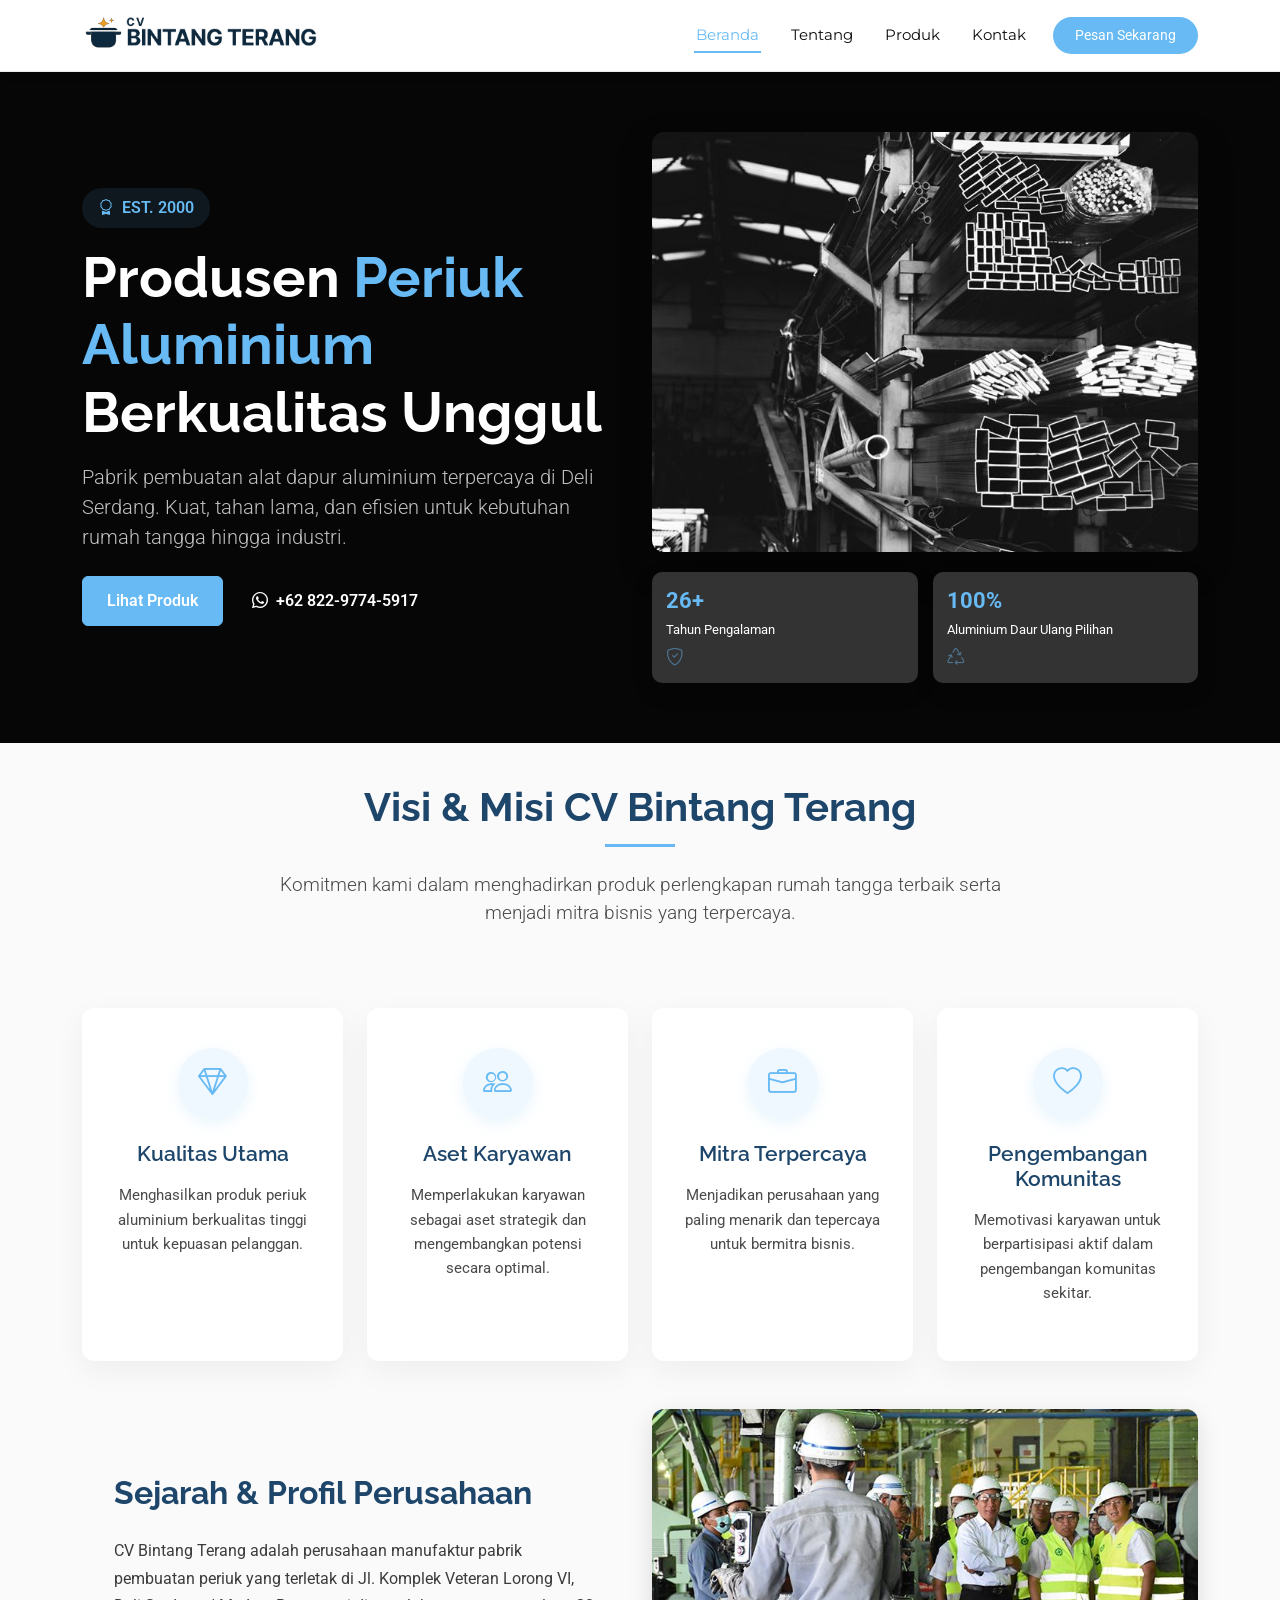
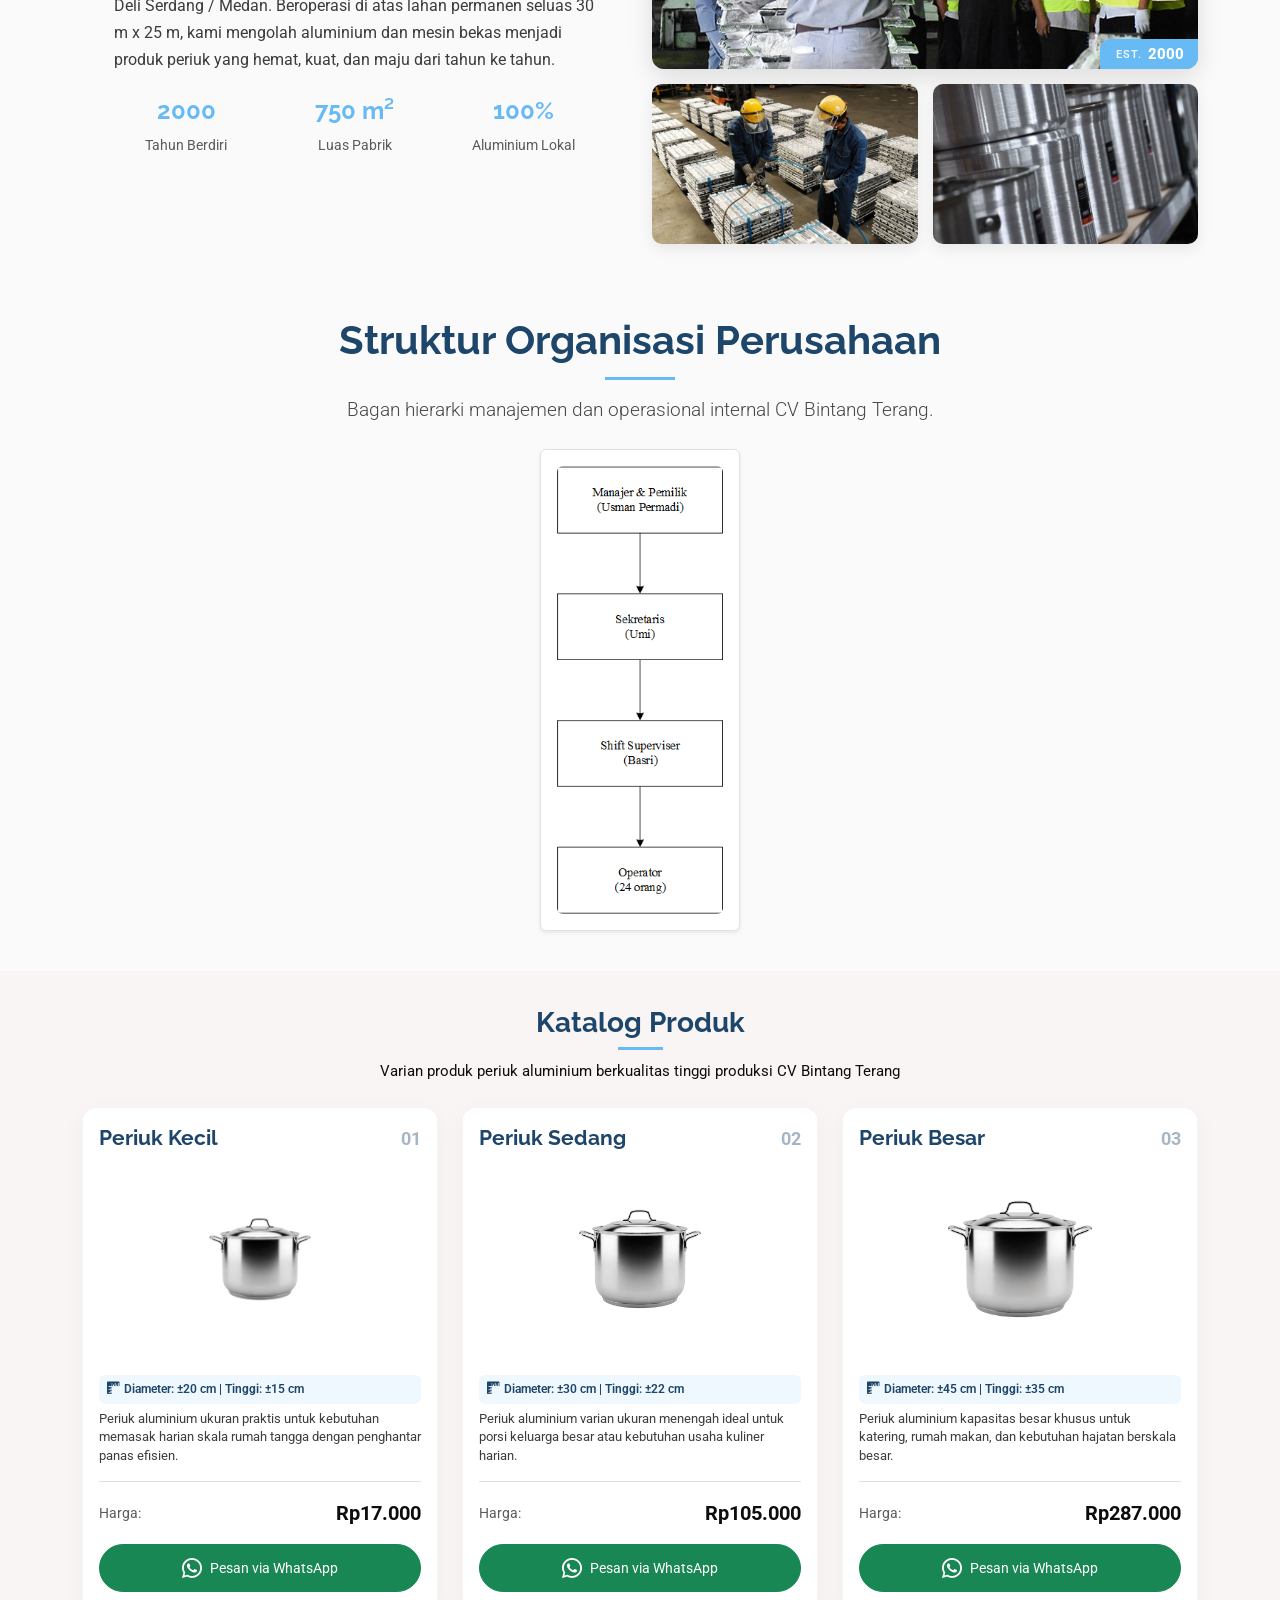
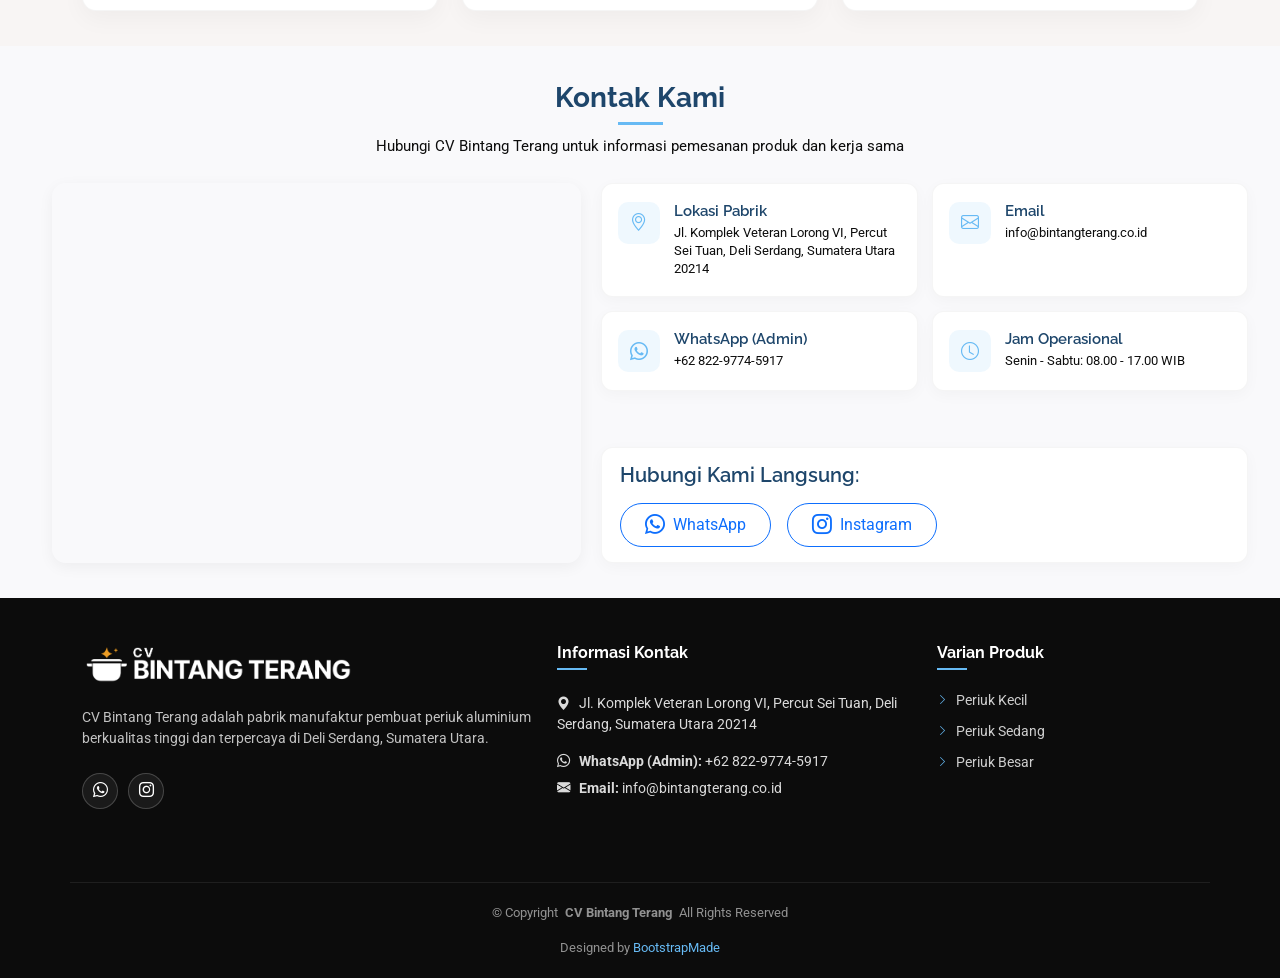
==== commit 6a96893c: "revision" ====
--- a/index.html
+++ b/index.html
@@ -25,27 +25,6 @@
 
   <!-- Main CSS File -->
   <link href="assets/css/main.css" rel="stylesheet">
-
-  <!-- Custom Responsive Hero Fix for Mobile -->
-  <style>
-    @media (max-width: 768px) {
-      .hero-image-wrapper {
-        margin-top: 2rem;
-        position: relative;
-        padding-bottom: 2rem;
-      }
-      .stat-card.custom-stat-top,
-      .stat-card.custom-stat-bottom {
-        position: relative !important;
-        top: auto !important;
-        bottom: auto !important;
-        left: auto !important;
-        right: auto !important;
-        margin-top: 1rem;
-        width: 100% !important;
-      }
-    }
-  </style>
 </head>
 
 <body class="index-page">
@@ -97,20 +76,25 @@
           <div class="col-lg-6">
             <div class="hero-image-wrapper custom-hero-img-wrap" data-aos="fade-up" data-aos-delay="300">
               <img src="assets/img/about/Aluminium.jpg" alt="Produksi Aluminium CV Bintang Terang" class="img-fluid hero-image">
-              <div class="stat-card custom-stat-top">
-                <div class="stat-value">26+</div>
-                <div class="stat-label">Tahun Pengalaman</div>
-                <div class="stat-icon">
-                  <i class="bi bi-shield-check"></i>
-                </div>
-              </div>
-              <div class="stat-card custom-stat-bottom">
-                <div class="stat-value">100%</div>
-                <div class="stat-label">Aluminium Daur Ulang Pilihan</div>
-                <div class="stat-icon">
-                  <i class="bi bi-recycle"></i>
-                </div>
-              </div>
+              
+              <!-- Wrapper Grid Khusus Statistik Mobile & Desktop -->
+              <div class="stat-cards-mobile-wrapper">
+                <div class="stat-card custom-stat-top">
+                  <div class="stat-value">26+</div>
+                  <div class="stat-label">Tahun Pengalaman</div>
+                  <div class="stat-icon">
+                    <i class="bi bi-shield-check"></i>
+                  </div>
+                </div>
+                <div class="stat-card custom-stat-bottom">
+                  <div class="stat-value">100%</div>
+                  <div class="stat-label">Aluminium Daur Ulang Pilihan</div>
+                  <div class="stat-icon">
+                    <i class="bi bi-recycle"></i>
+                  </div>
+                </div>
+              </div>
+
             </div>
           </div>
         </div>
--- a/assets/css/main.css
+++ b/assets/css/main.css
@@ -192,12 +192,25 @@
 
   .header .btn-getstarted {
     order: 2;
-    margin: 0 15px 0 0;
-    padding: 6px 15px;
+    margin: 0 10px 0 auto;
+    padding: 5px 12px;
+    font-size: 12px;
+    white-space: nowrap;
   }
 
   .header .navmenu {
     order: 3;
+  }
+}
+
+@media (max-width: 576px) {
+  .header .btn-getstarted {
+    padding: 4px 10px !important;
+    font-size: 11px !important;
+    margin-right: 8px !important;
+  }
+  .header .logo img {
+    max-height: 35px !important;
   }
 }
 
@@ -513,42 +526,6 @@
 }
 
 /*--------------------------------------------------------------
-# Global Page Titles & Breadcrumbs
---------------------------------------------------------------*/
-.page-title {
-  color: var(--default-color);
-  background-color: var(--background-color);
-  padding: 25px 0;
-  position: relative;
-}
-
-.page-title h1 {
-  font-size: 24px;
-  font-weight: 700;
-}
-
-.page-title .breadcrumbs ol {
-  display: flex;
-  flex-wrap: wrap;
-  list-style: none;
-  padding: 0;
-  margin: 0;
-  font-size: 14px;
-  font-weight: 400;
-}
-
-.page-title .breadcrumbs ol li+li {
-  padding-left: 10px;
-}
-
-.page-title .breadcrumbs ol li+li::before {
-  content: "/";
-  display: inline-block;
-  padding-right: 10px;
-  color: color-mix(in srgb, var(--default-color), transparent 70%);
-}
-
-/*--------------------------------------------------------------
 # Global Sections (Scroll Margin pas di bawah navbar)
 --------------------------------------------------------------*/
 section,
@@ -604,7 +581,7 @@
 }
 
 /*--------------------------------------------------------------
-# Hero Section
+# Hero Section / Beranda
 --------------------------------------------------------------*/
 .hero {
   padding: 50px 0;
@@ -660,23 +637,6 @@
   margin-bottom: 1.5rem;
 }
 
-.hero .hero-features {
-  list-style: none;
-  padding-left: 0;
-  margin-bottom: 2rem;
-}
-
-.hero .hero-features li {
-  margin-bottom: 0.5rem;
-  display: flex;
-  align-items: center;
-}
-
-.hero .hero-features li i {
-  color: var(--accent-color);
-  margin-right: 0.5rem;
-}
-
 .hero .hero-cta {
   display: flex;
   flex-wrap: wrap;
@@ -714,7 +674,7 @@
 }
 
 /*--------------------------------------------------------------
-# About Section Base
+# About Section Base / Tentang
 --------------------------------------------------------------*/
 .about .section-heading {
   font-size: 2.5rem;
@@ -844,7 +804,7 @@
 }
 
 /*--------------------------------------------------------------
-# Contact Section
+# Contact Section / Kontak
 --------------------------------------------------------------*/
 .contact {
   background-color: color-mix(in srgb, var(--background-color), #f5f8fd 30%);
@@ -958,68 +918,12 @@
   margin-bottom: 0;
 }
 
-/* Bagian Tombol Hubungi Kami Langsung di Kontak */
 .social-contact-box {
   background-color: var(--surface-color);
   padding: 15px 18px;
   border-radius: 12px;
   box-shadow: 0 4px 15px rgba(0, 0, 0, 0.03);
   border: 1px solid rgba(0, 0, 0, 0.04);
-}
-
-.social-contact-box .social-title {
-  font-size: 15px;
-  font-weight: 600;
-  color: var(--heading-color);
-  margin-bottom: 8px;
-}
-
-.social-contact-box .social-buttons-wrapper {
-  display: flex;
-  gap: 10px;
-  flex-wrap: wrap;
-}
-
-.btn-whatsapp-custom {
-  background-color: #198754;
-  border: 1px solid #198754;
-  color: #ffffff;
-  font-weight: 600;
-  padding: 7px 20px;
-  border-radius: 50px;
-  display: inline-flex;
-  align-items: center;
-  gap: 8px;
-  transition: all 0.3s ease;
-}
-
-.btn-whatsapp-custom:hover {
-  background-color: #146c43;
-  border-color: #13653f;
-  color: #ffffff;
-  box-shadow: 0 5px 12px rgba(25, 135, 84, 0.25);
-  transform: translateY(-2px);
-}
-
-.btn-instagram-custom {
-  background-color: #ffffff;
-  border: 1px solid #db2777;
-  color: #db2777;
-  font-weight: 600;
-  padding: 7px 20px;
-  border-radius: 50px;
-  display: inline-flex;
-  align-items: center;
-  gap: 8px;
-  transition: all 0.3s ease;
-}
-
-.btn-instagram-custom:hover {
-  background-color: #db2777;
-  border-color: #db2777;
-  color: #ffffff;
-  box-shadow: 0 5px 12px rgba(219, 39, 119, 0.25);
-  transform: translateY(-2px);
 }
 
 /*--------------------------------------------------------------
@@ -1067,7 +971,6 @@
   transition: color 0.35s ease;
 }
 
-/* Styling Info Dimensi Bersih */
 .product-specs {
   background: color-mix(in srgb, var(--accent-color), transparent 90%);
   border-radius: 6px;
@@ -1081,7 +984,6 @@
   gap: 5px;
 }
 
-/* Tombol WhatsApp Default (Sebelum di-hover) */
 .product-card .btn-success {
   background-color: #198754;
   border-color: #198754;
@@ -1091,7 +993,6 @@
   transition: all 0.35s ease;
 }
 
-/* EFEK HOOVER KARTU */
 .product-card:hover {
   background-color: var(--accent-color);
   transform: translateY(-6px);
@@ -1125,17 +1026,13 @@
   box-shadow: 0 4px 12px rgba(0, 0, 0, 0.1);
 }
 
-.product-card:hover .btn-success:hover {
-  background-color: #f8f9fa;
-  color: #146c43;
-}
-
-/*--------------------------------------------------------------
-# Custom Hero Image & Stat Cards Adjustment
+/*--------------------------------------------------------------
+# Custom Hero Image & Stat Cards Adjustment (Responsif Desktop & Mobile)
 --------------------------------------------------------------*/
 .custom-hero-img-wrap {
   position: relative;
   display: flex;
+  flex-direction: column;
   justify-content: center;
   align-items: center;
   padding: 10px 0;
@@ -1149,72 +1046,93 @@
   box-shadow: 0 15px 35px rgba(0, 0, 0, 0.3);
 }
 
-.custom-hero-img-wrap .custom-stat-top {
-  position: absolute;
-  top: 25px;
-  right: 15px;
+.stat-cards-mobile-wrapper {
+  display: flex;
+  gap: 15px;
+  width: 100%;
+  margin-top: 20px;
+}
+
+.custom-hero-img-wrap .custom-stat-top,
+.custom-hero-img-wrap .custom-stat-bottom {
+  flex: 1;
   background-color: var(--surface-color);
-  padding: 12px 18px;
+  padding: 12px 14px;
   border-radius: 10px;
   box-shadow: 0 8px 20px rgba(0, 0, 0, 0.2);
-  min-width: 150px;
-  z-index: 2;
-}
-
-.custom-hero-img-wrap .custom-stat-bottom {
-  position: absolute;
-  bottom: 25px;
-  left: 15px;
-  background-color: var(--surface-color);
-  padding: 12px 18px;
-  border-radius: 10px;
-  box-shadow: 0 8px 20px rgba(0, 0, 0, 0.2);
-  min-width: 170px;
   z-index: 2;
 }
 
 .custom-hero-img-wrap .custom-stat-top .stat-value,
 .custom-hero-img-wrap .custom-stat-bottom .stat-value {
-  font-size: 1.5rem;
+  font-size: 1.4rem;
   font-weight: 700;
   color: var(--accent-color);
-  margin-bottom: 0.25rem;
+  margin-bottom: 0.2rem;
 }
 
 .custom-hero-img-wrap .custom-stat-top .stat-label,
 .custom-hero-img-wrap .custom-stat-bottom .stat-label {
-  font-size: 0.875rem;
+  font-size: 0.8rem;
   color: var(--heading-color);
-  margin-bottom: 0.5rem;
+  margin-bottom: 0.3rem;
 }
 
 .custom-hero-img-wrap .custom-stat-top .stat-icon,
 .custom-hero-img-wrap .custom-stat-bottom .stat-icon {
-  align-self: flex-end;
-  font-size: 1.25rem;
+  font-size: 1.1rem;
   color: color-mix(in srgb, var(--accent-color), transparent 50%);
 }
 
 @media (max-width: 768px) {
+  .hero {
+    padding: 30px 0 40px 0 !important;
+  }
+  
+  .hero h1 {
+    font-size: 1.9rem !important;
+    line-height: 1.3 !important;
+  }
+
+  .hero .lead {
+    font-size: 0.95rem !important;
+  }
+
+  .hero-cta {
+    gap: 0.75rem !important;
+    margin-bottom: 1.5rem !important;
+  }
+
   .custom-hero-img-wrap {
-    padding: 0;
-  }
+    padding: 0 !important;
+  }
+
   .custom-hero-img-wrap .hero-image {
-    height: 320px;
-  }
+    height: 240px !important;
+  }
+
+  .stat-cards-mobile-wrapper {
+    display: grid !important;
+    grid-template-columns: 1fr 1fr !important;
+    gap: 10px !important;
+    margin-top: 12px !important;
+  }
+
   .custom-hero-img-wrap .custom-stat-top,
   .custom-hero-img-wrap .custom-stat-bottom {
-    position: relative;
-    top: auto;
-    bottom: auto;
-    left: auto;
-    right: auto;
-    margin-top: 15px;
-  }
-}
-
-/*--------------------------------------------------------------
-# Perbaikan Ukuran Gambar Katalog Produk (Semua Varian Disesuaikan & Diperbesar Proporsional)
+    position: relative !important;
+    top: auto !important;
+    bottom: auto !important;
+    left: auto !important;
+    right: auto !important;
+    margin: 0 !important;
+    width: 100% !important;
+    padding: 10px !important;
+  }
+}
+
+/*--------------------------------------------------------------
+# Perbaikan Ukuran Gambar Katalog Produk
 --------------------------------------------------------------*/
 .product-img-wrapper {
   height: 200px;
@@ -1232,7 +1150,6 @@
   transition: transform 0.35s ease;
 }
 
-/* Skala foto diperbesar agar tidak terlalu kecil */
 .product-small {
   transform: scale(1.18); 
 }
@@ -1245,20 +1162,8 @@
   transform: scale(1.68); 
 }
 
-.product-card:hover .product-small {
-  transform: scale(1.26);
-}
-
-.product-card:hover .product-medium {
-  transform: scale(1.50);
-}
-
-.product-card:hover .product-large {
-  transform: scale(1.76);
-}
-
-/*--------------------------------------------------------------
-# Perbaikan Mutlak Grid Gambar About & Badge EST Kotak Presisi
+/*--------------------------------------------------------------
+# Perbaikan Grid Gambar About & Struktur Organisasi (Ukuran Pas & Proporsional)
 --------------------------------------------------------------*/
 .about-image-grid {
   position: relative;
@@ -1287,7 +1192,7 @@
   position: absolute;
   bottom: -1px;
   right: -2px;
-  background: var(--accent-color, #0d6efd);
+  background: var(--accent-color);
   color: #ffffff;
   padding: 8px 16px;
   border-top-left-radius: 10px;
@@ -1327,8 +1232,36 @@
   box-shadow: 0 5px 15px rgba(0, 0, 0, 0.08);
 }
 
-/*--------------------------------------------------------------
-# Perbaikan Footer Menjadi Ringkas, Kompak & Tidak Terlalu Besar
+.org-chart-wrapper {
+  max-width: 200px;
+  margin: 0 auto;
+  background: var(--surface-color);
+  border-radius: 10px;
+  padding: 8px;
+  box-shadow: 0 4px 12px rgba(0, 0, 0, 0.04);
+  border: 1px solid rgba(0, 0, 0, 0.04);
+  margin-top: 15px;
+}
+
+.org-chart-wrapper img {
+  max-width: 100% !important;
+  height: auto !important;
+  border-radius: 6px;
+  display: block;
+  margin: 0 auto;
+}
+
+@media (max-width: 768px) {
+  .org-chart-wrapper {
+    max-width: 160px !important;
+  }
+  .org-chart-wrapper img {
+    max-width: 100% !important;
+  }
+}
+
+/*--------------------------------------------------------------
+# Perbaikan Footer Menjadi Ringkas & Kompak
 --------------------------------------------------------------*/
 .footer.dark-background {
   background-color: #0c0c0c !important;
@@ -1340,7 +1273,6 @@
   padding-bottom: 25px;
 }
 
-/* Ukuran logo footer disesuaikan agar pas */
 .footer .footer-about .logo img {
   max-height: 48px;
   width: auto;
@@ -1439,28 +1371,6 @@
   font-size: 13px;
 }
 
-/*--------------------------------------------------------------
-# Organizational Chart Styling
---------------------------------------------------------------*/
-.org-chart-wrapper {
-  background: var(--surface-color);
-  border-radius: 14px;
-  padding: 20px;
-  box-shadow: 0 8px 25px rgba(0, 0, 0, 0.04);
-  border: 1px solid rgba(0, 0, 0, 0.04);
-  margin-top: 15px;
-  display: inline-block;
-  width: 100%;
-}
-
-.org-chart-wrapper img {
-  max-width: 100%;
-  height: auto;
-  border-radius: 8px;
-  display: block;
-  margin: 0 auto;
-}
-
 /* Perbaikan Responsif Tombol Pesan Sekarang & Header di Mobile */
 @media (max-width: 1199px) {
   .header .btn-getstarted {
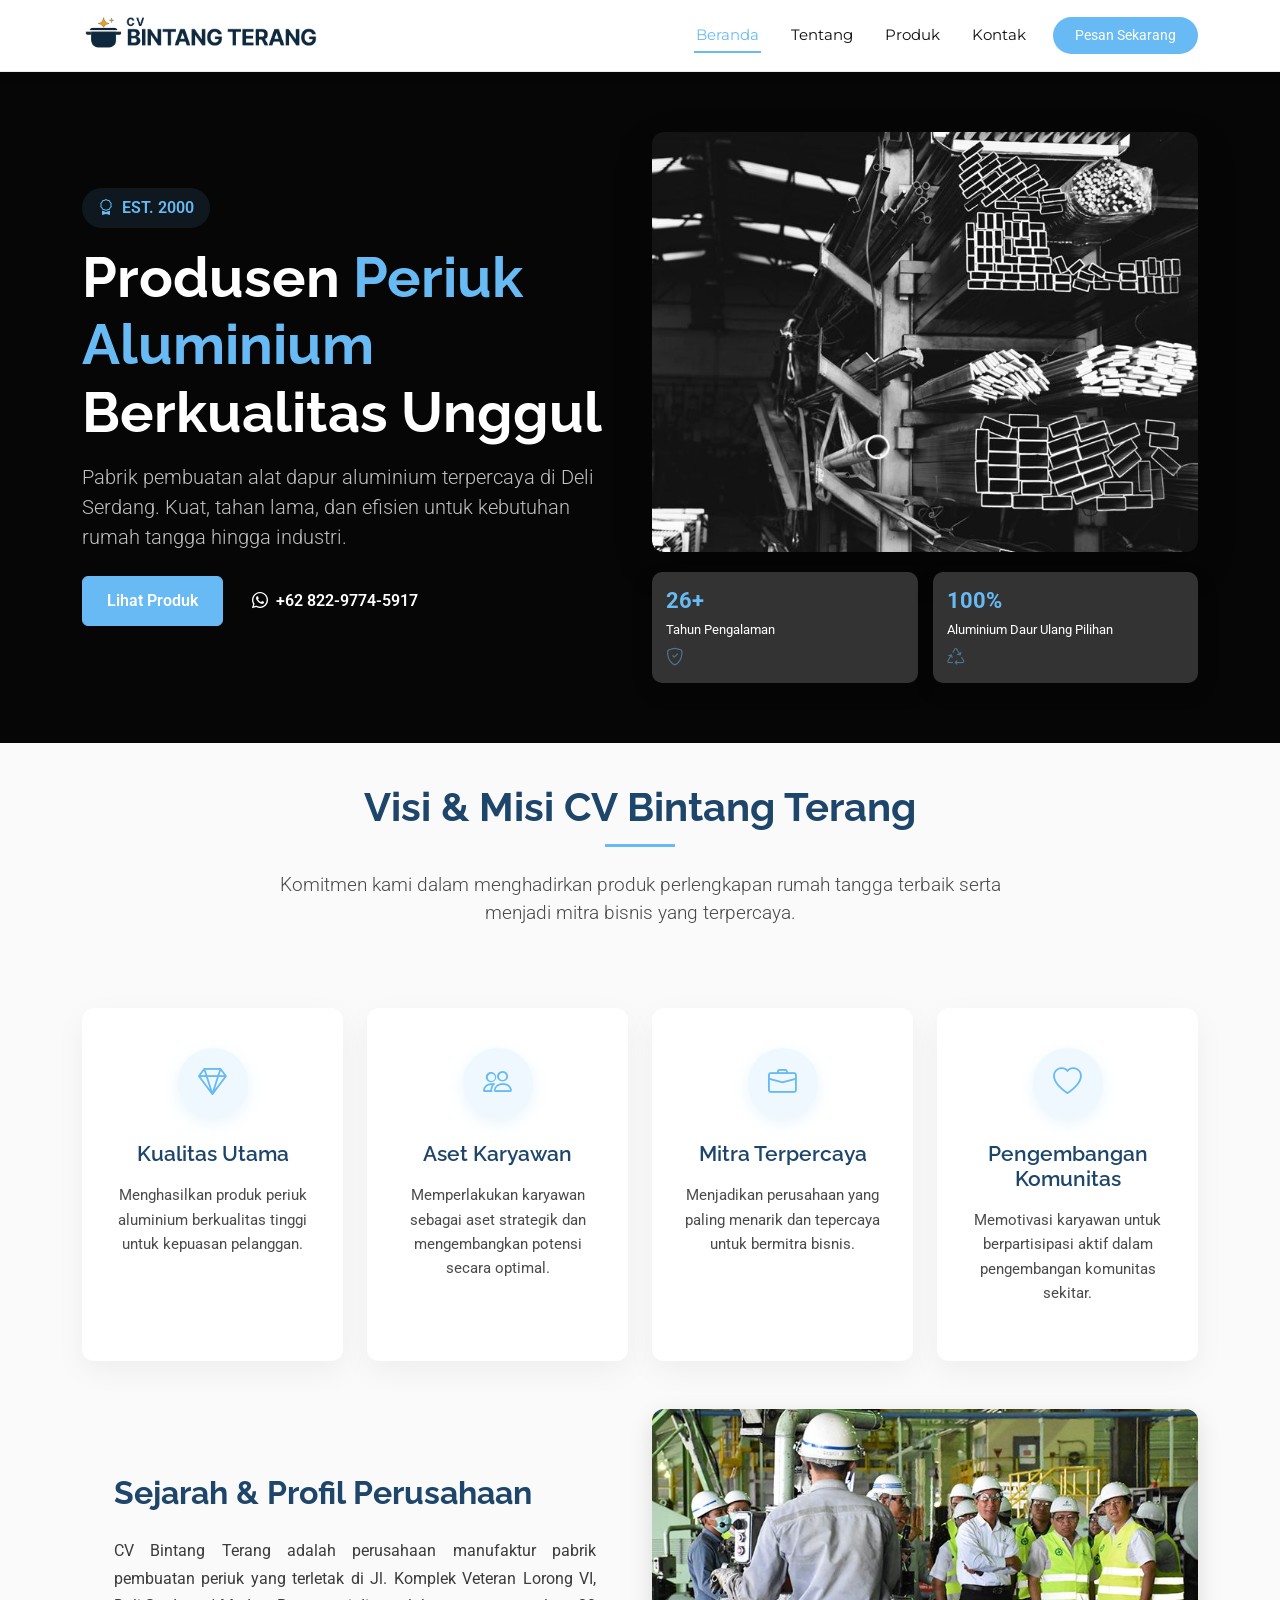
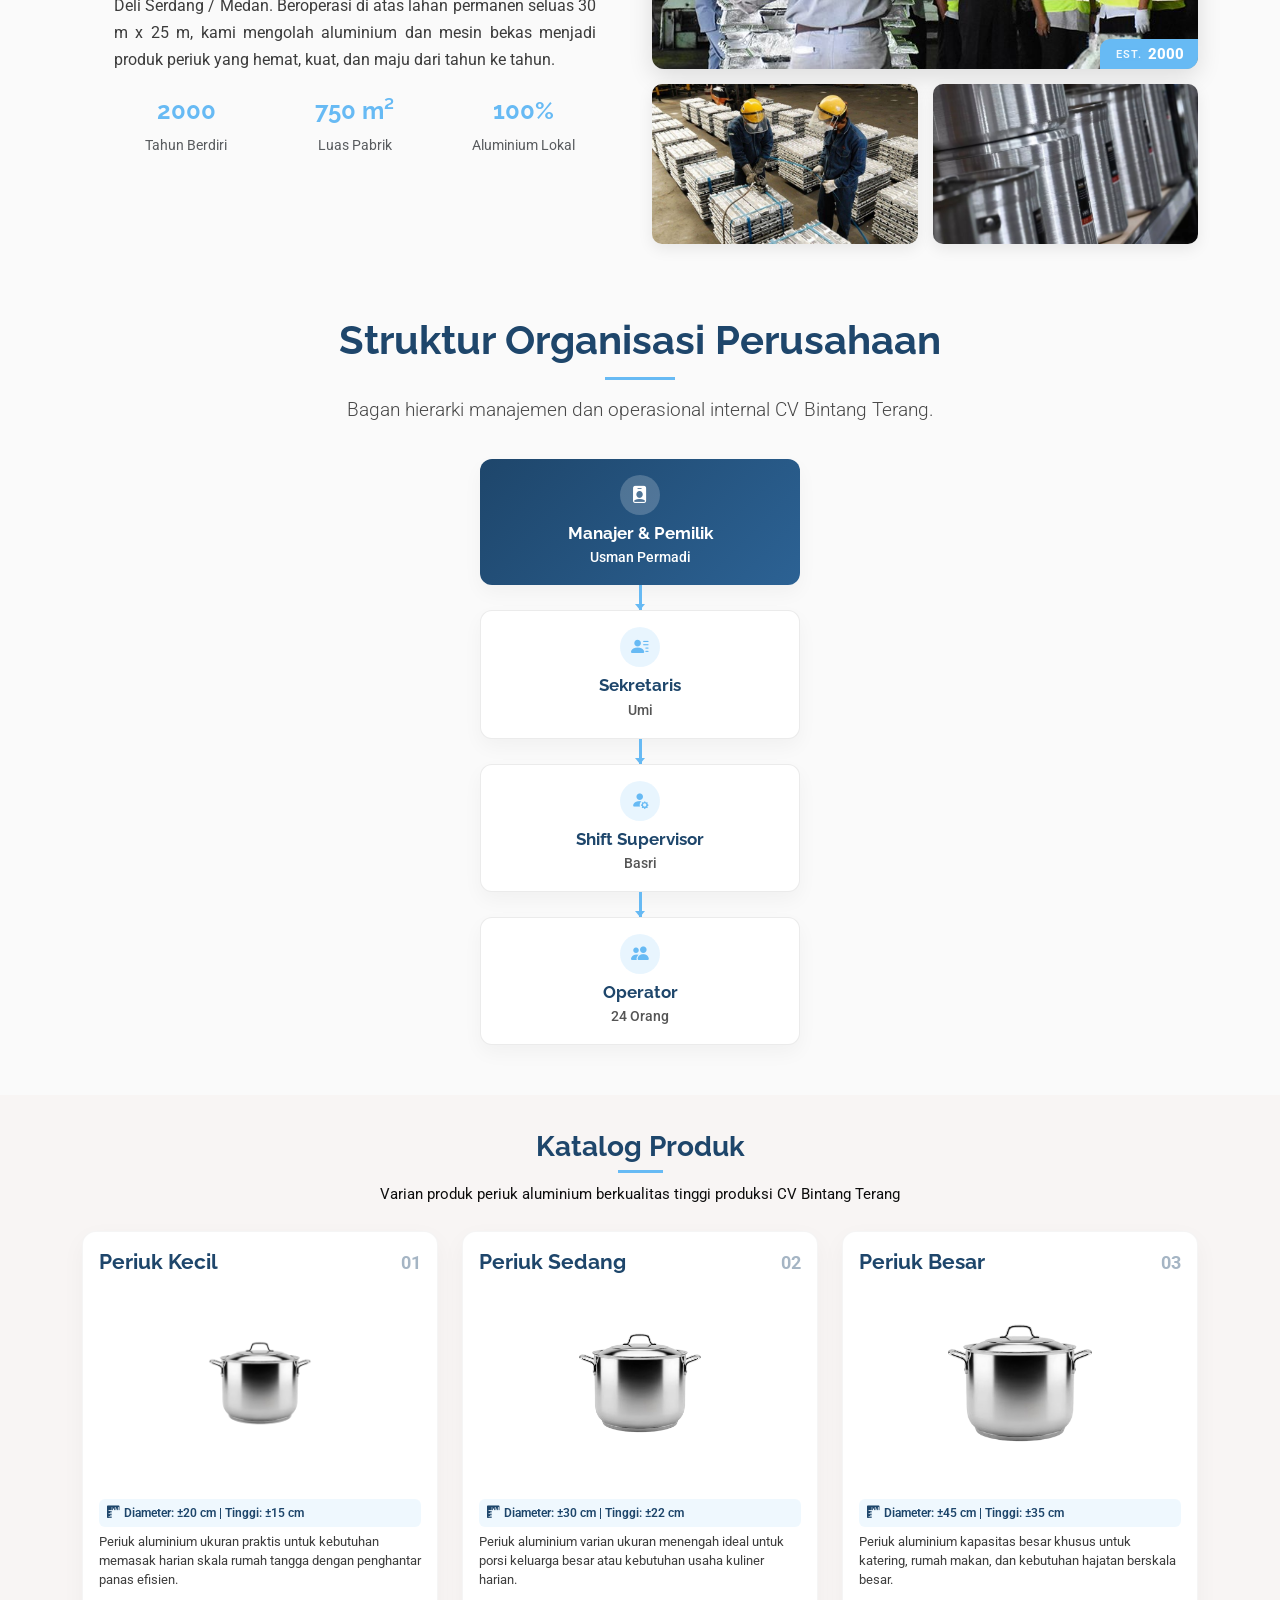
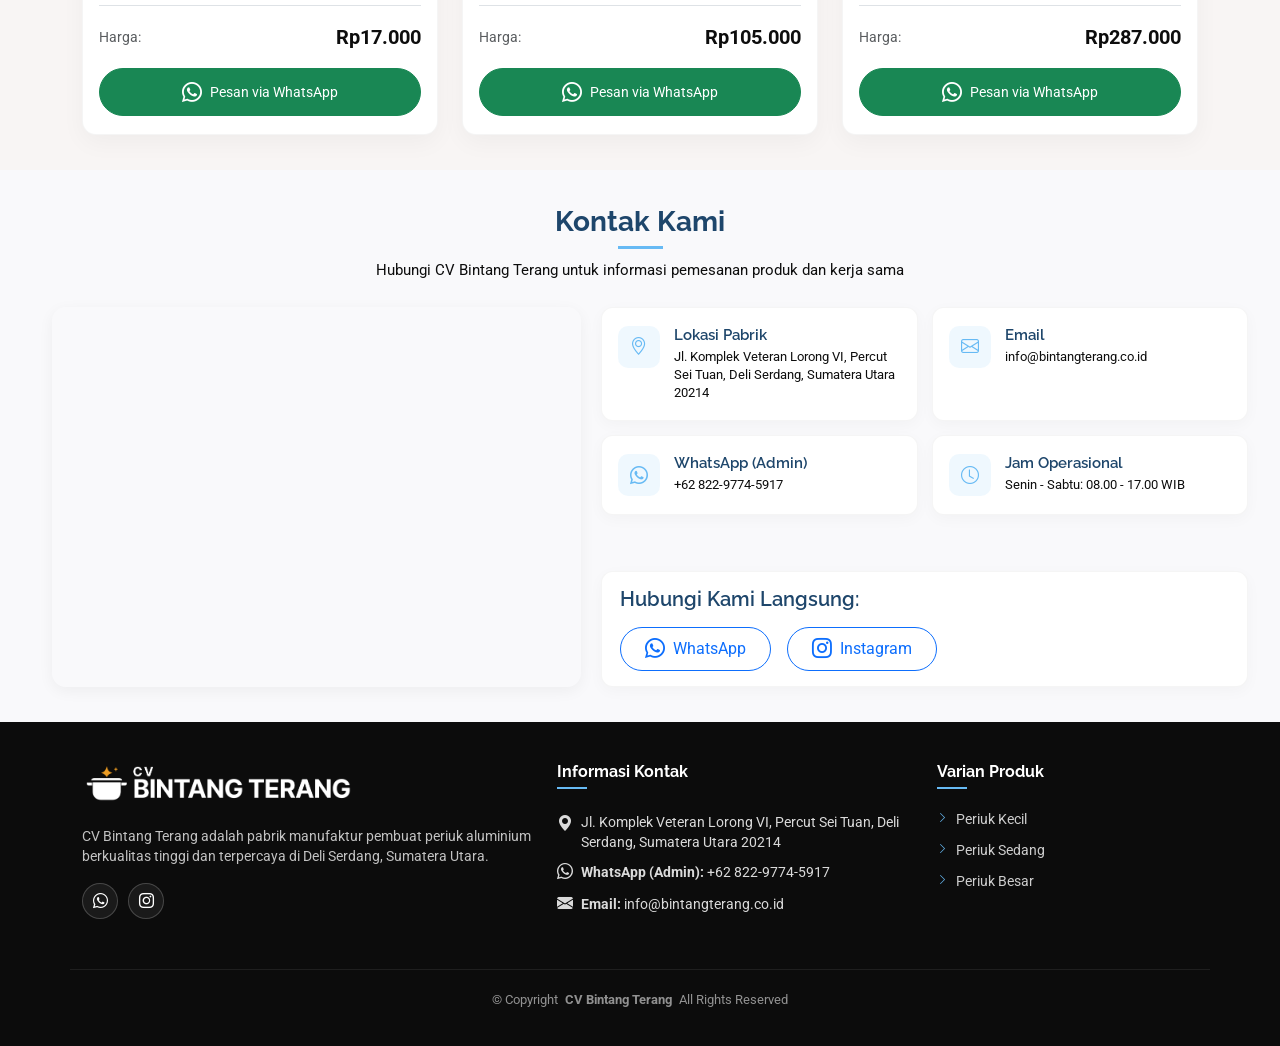
==== commit afd4c6a8: "feedback" ====
--- a/index.html
+++ b/index.html
@@ -56,10 +56,10 @@
 
     <!-- Beranda Section (Hero) -->
     <section id="beranda" class="hero section dark-background">
-      <div class="container" data-aos="fade-up">
+      <div class="container">
         <div class="row align-items-center">
           <div class="col-lg-6">
-            <div class="hero-content" data-aos="fade-up" data-aos-delay="100">
+            <div class="hero-content">
               <div class="hero-tag">
                 <i class="bi bi-award"></i>
                 <span>EST. 2000</span>
@@ -74,7 +74,7 @@
             </div>
           </div>
           <div class="col-lg-6">
-            <div class="hero-image-wrapper custom-hero-img-wrap" data-aos="fade-up" data-aos-delay="300">
+            <div class="hero-image-wrapper custom-hero-img-wrap">
               <img src="assets/img/about/Aluminium.jpg" alt="Produksi Aluminium CV Bintang Terang" class="img-fluid hero-image">
               
               <!-- Wrapper Grid Khusus Statistik Mobile & Desktop -->
@@ -104,17 +104,17 @@
     <!-- Tentang Section -->
     <section id="tentang" class="about section">
 
-      <div class="container" data-aos="fade-up" data-aos-delay="100">
+      <div class="container">
 
         <div class="row justify-content-center mb-5">
-          <div class="col-lg-8 text-center" data-aos="fade-up" data-aos-delay="200">
+          <div class="col-lg-8 text-center">
             <h2 class="section-heading">Visi &amp; Misi CV Bintang Terang</h2>
             <p class="lead">Komitmen kami dalam menghadirkan produk perlengkapan rumah tangga terbaik serta menjadi mitra bisnis yang terpercaya.</p>
           </div>
         </div>
 
         <div class="row g-4 mb-5">
-          <div class="col-md-6 col-lg-3" data-aos="fade-up" data-aos-delay="100">
+          <div class="col-md-6 col-lg-3">
             <div class="feature-box">
               <div class="icon-container">
                 <i class="bi bi-gem"></i>
@@ -124,7 +124,7 @@
             </div>
           </div>
 
-          <div class="col-md-6 col-lg-3" data-aos="fade-up" data-aos-delay="200">
+          <div class="col-md-6 col-lg-3">
             <div class="feature-box">
               <div class="icon-container">
                 <i class="bi bi-people"></i>
@@ -134,7 +134,7 @@
             </div>
           </div>
 
-          <div class="col-md-6 col-lg-3" data-aos="fade-up" data-aos-delay="300">
+          <div class="col-md-6 col-lg-3">
             <div class="feature-box">
               <div class="icon-container">
                 <i class="bi bi-briefcase"></i>
@@ -144,7 +144,7 @@
             </div>
           </div>
 
-          <div class="col-md-6 col-lg-3" data-aos="fade-up" data-aos-delay="400">
+          <div class="col-md-6 col-lg-3">
             <div class="feature-box">
               <div class="icon-container">
                 <i class="bi bi-heart"></i>
@@ -156,13 +156,13 @@
         </div>
 
         <div class="row align-items-center about-showcase mb-5">
-          <div class="col-lg-6 order-lg-2" data-aos="fade-left" data-aos-delay="300">
+          <div class="col-lg-6 order-lg-2">
             <div class="about-image-grid">
               
               <!-- Gambar Utama Besar (sejarah 2.jpg) + Badge EST Kotak Presisi -->
               <div class="main-img-container">
                 <img src="assets/img/about/sejarah 2.jpg" class="img-grid-main" alt="Pabrik CV Bintang Terang">
-                <div class="experience-badge" data-aos="zoom-in" data-aos-delay="500">
+                <div class="experience-badge">
                   <span class="years">EST.</span>
                   <span class="text">2000</span>
                 </div>
@@ -176,10 +176,11 @@
 
             </div>
           </div>
-          <div class="col-lg-6 order-lg-1" data-aos="fade-right" data-aos-delay="200">
+          <div class="col-lg-6 order-lg-1">
             <div class="about-content-box">
               <h3>Sejarah &amp; Profil Perusahaan</h3>
-              <p class="mb-4">CV Bintang Terang adalah perusahaan manufaktur pabrik pembuatan periuk yang terletak di Jl. Komplek Veteran Lorong VI, Deli Serdang / Medan. Beroperasi di atas lahan permanen seluas 30 m x 25 m, kami mengolah aluminium dan mesin bekas menjadi produk periuk yang hemat, kuat, dan maju dari tahun ke tahun.</p>
+              <!-- Teks dibuat Justify (Rata Kanan Kiri) -->
+              <p class="mb-4 text-justify">CV Bintang Terang adalah perusahaan manufaktur pabrik pembuatan periuk yang terletak di Jl. Komplek Veteran Lorong VI, Deli Serdang / Medan. Beroperasi di atas lahan permanen seluas 30 m x 25 m, kami mengolah aluminium dan mesin bekas menjadi produk periuk yang hemat, kuat, dan maju dari tahun ke tahun.</p>
 
               <div class="row text-center mt-4">
                 <div class="col-4">
@@ -200,14 +201,53 @@
           </div>
         </div>
 
-        <!-- Bagian Struktur Organisasi Perusahaan -->
+        <!-- Bagian Struktur Organisasi Perusahaan Berbasis Kode (HTML/CSS) -->
         <div class="row justify-content-center mt-5 pt-4">
-          <div class="col-lg-8 text-center" data-aos="fade-up">
+          <div class="col-lg-10 text-center">
             <h3 class="section-heading mb-3">Struktur Organisasi Perusahaan</h3>
             <p class="lead mb-4">Bagan hierarki manajemen dan operasional internal CV Bintang Terang.</p>
-            <div class="org-chart-wrapper p-3 bg-white shadow-sm rounded border">
-              <img src="assets/img/CV Bintang Terang Struktur Organisasi.png" alt="Struktur Organisasi CV Bintang Terang" class="img-fluid rounded">
-            </div>
+            
+            <div class="org-tree-container">
+              <!-- Level 1: Manajer & Pemilik -->
+              <div class="org-node-level">
+                <div class="org-card primary-node">
+                  <div class="org-icon"><i class="bi bi-person-badge-fill"></i></div>
+                  <h5>Manajer &amp; Pemilik</h5>
+                  <span>Usman Permadi</span>
+                </div>
+              </div>
+              <div class="org-connector"></div>
+
+              <!-- Level 2: Sekretaris -->
+              <div class="org-node-level">
+                <div class="org-card">
+                  <div class="org-icon"><i class="bi bi-person-lines-fill"></i></div>
+                  <h5>Sekretaris</h5>
+                  <span>Umi</span>
+                </div>
+              </div>
+              <div class="org-connector"></div>
+
+              <!-- Level 3: Shift Supervisor -->
+              <div class="org-node-level">
+                <div class="org-card">
+                  <div class="org-icon"><i class="bi bi-person-fill-gear"></i></div>
+                  <h5>Shift Supervisor</h5>
+                  <span>Basri</span>
+                </div>
+              </div>
+              <div class="org-connector"></div>
+
+              <!-- Level 4: Operator -->
+              <div class="org-node-level">
+                <div class="org-card operator-node">
+                  <div class="org-icon"><i class="bi bi-people-fill"></i></div>
+                  <h5>Operator</h5>
+                  <span>24 Orang</span>
+                </div>
+              </div>
+            </div>
+
           </div>
         </div>
 
@@ -219,16 +259,16 @@
     <section id="produk" class="services section light-background">
 
       <!-- Section Title -->
-      <div class="container section-title" data-aos="fade-up">
+      <div class="container section-title">
         <h2>Katalog Produk</h2>
         <p>Varian produk periuk aluminium berkualitas tinggi produksi CV Bintang Terang</p>
       </div><!-- End Section Title -->
 
-      <div class="container" data-aos="fade-up" data-aos-delay="100">
+      <div class="container">
 
         <div class="row g-4 justify-content-center">
           <!-- Product Item 1: Periuk Kecil -->
-          <div class="col-lg-4 col-md-6" data-aos="fade-up" data-aos-delay="100">
+          <div class="col-lg-4 col-md-6">
             <div class="product-card d-flex flex-column justify-content-between h-100">
               <div>
                 <div class="product-card-header">
@@ -257,7 +297,7 @@
           </div>
 
           <!-- Product Item 2: Periuk Sedang -->
-          <div class="col-lg-4 col-md-6" data-aos="fade-up" data-aos-delay="200">
+          <div class="col-lg-4 col-md-6">
             <div class="product-card d-flex flex-column justify-content-between h-100">
               <div>
                 <div class="product-card-header">
@@ -286,7 +326,7 @@
           </div>
 
           <!-- Product Item 3: Periuk Besar -->
-          <div class="col-lg-4 col-md-6" data-aos="fade-up" data-aos-delay="300">
+          <div class="col-lg-4 col-md-6">
             <div class="product-card d-flex flex-column justify-content-between h-100">
               <div>
                 <div class="product-card-header">
@@ -322,19 +362,19 @@
     <!-- Kontak Section -->
     <section id="kontak" class="contact section">
       <!-- Section Title -->
-      <div class="container section-title" data-aos="fade-up">
+      <div class="container section-title">
         <h2>Kontak Kami</h2>
         <p>Hubungi CV Bintang Terang untuk informasi pemesanan produk dan kerja sama</p>
       </div><!-- End Section Title -->
 
-      <div class="container" data-aos="fade-up" data-aos-delay="100">
+      <div class="container">
         <div class="contact-main-wrapper">
           <div class="map-wrapper">
             <iframe src="https://www.google.com/maps/embed?pb=!1m18!1m12!1m3!1d1631.8133092523892!2d98.68536690603956!3d3.574564386306597!2m3!1f0!2f0!3f0!3m2!1i1024!2i768!4f13.1!3m3!1m2!1s0x303130492f70a32f%3A0x4c364d80fbf5dc9b!2sCV.%20Bintang%20Terang!5e0!3m2!1sid!2sid!4v1792894391758!5m2!1sid!2sid" width="100%" height="100%" style="border:0;" allowfullscreen="" loading="lazy" referrerpolicy="strict-origin-when-cross-origin"></iframe>
           </div>
 
           <div class="contact-content">
-            <div class="contact-cards-container" data-aos="fade-up" data-aos-delay="300">
+            <div class="contact-cards-container">
               <div class="contact-card">
                 <div class="icon-box">
                   <i class="bi bi-geo-alt"></i>
@@ -414,13 +454,22 @@
           </div>
         </div>
 
-        <!-- Kolom 2: Kontak & Alamat Lengkap -->
+        <!-- Kolom 2: Kontak & Alamat Lengkap (Ikon diperkecil ke ukuran normal/proporsional) -->
         <div class="col-lg-4 col-md-6 footer-contact-col">
           <h4>Informasi Kontak</h4>
           <div class="footer-contact pt-2">
-            <p><i class="bi bi-geo-alt-fill text-accent me-2"></i>Jl. Komplek Veteran Lorong VI, Percut Sei Tuan, Deli Serdang, Sumatera Utara 20214</p>
-            <p class="mt-3"><i class="bi bi-whatsapp text-accent me-2"></i><strong>WhatsApp (Admin):</strong> +62 822-9774-5917</p>
-            <p><i class="bi bi-envelope-fill text-accent me-2"></i><strong>Email:</strong> info@bintangterang.co.id</p>
+            <div class="d-flex align-items-start mb-2">
+              <i class="bi bi-geo-alt-fill text-accent me-2 fs-6 flex-shrink-0"></i>
+              <span>Jl. Komplek Veteran Lorong VI, Percut Sei Tuan, Deli Serdang, Sumatera Utara 20214</span>
+            </div>
+            <div class="d-flex align-items-center mb-2">
+              <i class="bi bi-whatsapp text-accent me-2 fs-6 flex-shrink-0"></i>
+              <span><strong>WhatsApp (Admin):</strong> +62 822-9774-5917</span>
+            </div>
+            <div class="d-flex align-items-center">
+              <i class="bi bi-envelope-fill text-accent me-2 fs-6 flex-shrink-0"></i>
+              <span><strong>Email:</strong> info@bintangterang.co.id</span>
+            </div>
           </div>
         </div>
 
@@ -437,17 +486,12 @@
       </div>
     </div>
 
-    <div class="container copyright text-center mt-5">
+    <!-- Copyright -->
+    <div class="container copyright text-center mt-2">
       <p>© <span>Copyright</span> <strong class="px-1 sitename">CV Bintang Terang</strong> <span>All Rights Reserved</span></p>
-      <div class="credits">
-        Designed by <a href="https://bootstrapmade.com/">BootstrapMade</a>
-      </div>
     </div>
 
   </footer>
-
-  <!-- Scroll Top -->
-  <a href="#" id="scroll-top" class="scroll-top d-flex align-items-center justify-content-center"><i class="bi bi-arrow-up-short"></i></a>
 
   <!-- Vendor JS Files -->
   <script src="assets/vendor/bootstrap/js/bootstrap.bundle.min.js"></script>
--- a/assets/css/main.css
+++ b/assets/css/main.css
@@ -84,6 +84,11 @@
 h6 {
   color: var(--heading-color);
   font-family: var(--heading-font);
+}
+
+/* Kelas Teks Rata Kanan-Kiri (Justify) */
+.text-justify {
+  text-align: justify;
 }
 
 /* PHP Email Form Messages */
@@ -483,40 +488,6 @@
 }
 
 /*--------------------------------------------------------------
-# Scroll Top Button
---------------------------------------------------------------*/
-.scroll-top {
-  position: fixed;
-  visibility: hidden;
-  opacity: 0;
-  right: 15px;
-  bottom: -15px;
-  z-index: 99999;
-  background-color: var(--accent-color);
-  width: 44px;
-  height: 44px;
-  border-radius: 50px;
-  transition: all 0.4s;
-}
-
-.scroll-top i {
-  font-size: 24px;
-  color: var(--contrast-color);
-  line-height: 0;
-}
-
-.scroll-top:hover {
-  background-color: color-mix(in srgb, var(--accent-color), transparent 20%);
-  color: var(--contrast-color);
-}
-
-.scroll-top.active {
-  visibility: visible;
-  opacity: 1;
-  bottom: 15px;
-}
-
-/*--------------------------------------------------------------
 # Disable aos animation delay on mobile devices
 --------------------------------------------------------------*/
 @media screen and (max-width: 768px) {
@@ -1163,7 +1134,7 @@
 }
 
 /*--------------------------------------------------------------
-# Perbaikan Grid Gambar About & Struktur Organisasi (Ukuran Pas & Proporsional)
+# Perbaikan Grid Gambar About & Struktur Organisasi (Proporsional & Pas Muat 1 Layar)
 --------------------------------------------------------------*/
 .about-image-grid {
   position: relative;
@@ -1233,12 +1204,12 @@
 }
 
 .org-chart-wrapper {
-  max-width: 200px;
+  max-width: 160px;
   margin: 0 auto;
   background: var(--surface-color);
-  border-radius: 10px;
-  padding: 8px;
-  box-shadow: 0 4px 12px rgba(0, 0, 0, 0.04);
+  border-radius: 8px;
+  padding: 6px;
+  box-shadow: 0 4px 10px rgba(0, 0, 0, 0.03);
   border: 1px solid rgba(0, 0, 0, 0.04);
   margin-top: 15px;
 }
@@ -1246,14 +1217,14 @@
 .org-chart-wrapper img {
   max-width: 100% !important;
   height: auto !important;
-  border-radius: 6px;
+  border-radius: 4px;
   display: block;
   margin: 0 auto;
 }
 
 @media (max-width: 768px) {
   .org-chart-wrapper {
-    max-width: 160px !important;
+    max-width: 130px !important;
   }
   .org-chart-wrapper img {
     max-width: 100% !important;
@@ -1261,7 +1232,7 @@
 }
 
 /*--------------------------------------------------------------
-# Perbaikan Footer Menjadi Ringkas & Kompak
+# Perbaikan Footer (Sesuai Gambar 2, Padding Proporsional, Tanpa DesignBy & Scroll Arrow)
 --------------------------------------------------------------*/
 .footer.dark-background {
   background-color: #0c0c0c !important;
@@ -1269,8 +1240,8 @@
 }
 
 .footer .footer-top {
-  padding-top: 45px;
-  padding-bottom: 25px;
+  padding-top: 40px !important; /* Kembali ke jarak proporsional Gambar 2 */
+  padding-bottom: 25px !important;
 }
 
 .footer .footer-about .logo img {
@@ -1284,7 +1255,7 @@
   font-size: 13.5px;
   line-height: 1.55;
   margin-top: 8px;
-  margin-bottom: 0;
+  margin-bottom: 16px;
 }
 
 .footer h4 {
@@ -1306,11 +1277,15 @@
   background-color: var(--accent-color);
 }
 
-.footer .footer-contact p {
+.footer-contact-col .footer-contact div {
   color: rgba(255, 255, 255, 0.85);
   font-size: 13.5px;
-  line-height: 1.55;
-  margin-bottom: 6px;
+  line-height: 1.5;
+  margin-bottom: 10px;
+}
+
+.footer-contact-col .footer-contact div:last-child {
+  margin-bottom: 0;
 }
 
 .footer .footer-links ul {
@@ -1340,6 +1315,14 @@
 .footer .footer-links ul a:hover {
   color: var(--accent-color);
   padding-left: 4px;
+}
+
+.footer .social-links {
+  display: flex;
+  align-items: center;
+  justify-content: flex-start;
+  gap: 10px;
+  margin-top: 0 !important;
 }
 
 .footer .social-links a {
@@ -1353,7 +1336,7 @@
   justify-content: center;
   color: #ffffff;
   font-size: 15px;
-  margin-right: 10px;
+  margin-right: 0 !important;
   transition: 0.3s;
 }
 
@@ -1366,9 +1349,19 @@
 
 .footer .copyright {
   border-top: 1px solid rgba(255, 255, 255, 0.08);
-  padding: 20px 0;
+  padding: 20px 0 !important; /* Kembali ke padding Gambar 2 agar tidak terlalu dempet */
+  margin-top: 25px !important;
   color: rgba(255, 255, 255, 0.55);
   font-size: 13px;
+}
+
+.footer .credits {
+  display: none !important; /* Menyembunyikan credit/Designed by BootstrapMade secara permanen */
+}
+
+/* Sembunyikan tombol panah scroll bawaan jika ada */
+.scroll-top, a.scroll-top {
+  display: none !important;
 }
 
 /* Perbaikan Responsif Tombol Pesan Sekarang & Header di Mobile */
@@ -1391,4 +1384,105 @@
   .header .logo img {
     max-height: 35px !important;
   }
+}
+
+/*--------------------------------------------------------------
+# Custom Modern Organization Tree (Struktur Organisasi)
+--------------------------------------------------------------*/
+.org-tree-container {
+  display: flex;
+  flex-direction: column;
+  align-items: center;
+  max-width: 450px;
+  margin: 0 auto;
+  padding: 10px;
+}
+
+.org-node-level {
+  width: 100%;
+  display: flex;
+  justify-content: center;
+}
+
+.org-card {
+  background: var(--surface-color);
+  border: 1px solid rgba(0, 0, 0, 0.08);
+  border-radius: 12px;
+  padding: 16px 24px;
+  text-align: center;
+  box-shadow: 0 8px 20px rgba(0, 0, 0, 0.04);
+  width: 100%;
+  max-width: 320px;
+  transition: transform 0.3s ease, box-shadow 0.3s ease;
+  position: relative;
+}
+
+.org-card:hover {
+  transform: translateY(-4px);
+  box-shadow: 0 12px 25px rgba(0, 0, 0, 0.08);
+  border-color: var(--accent-color);
+}
+
+.org-card.primary-node {
+  background: linear-gradient(135deg, var(--heading-color), #2c6294);
+  color: #ffffff;
+  border: none;
+}
+
+.org-card.primary-node h5,
+.org-card.primary-node span {
+  color: #ffffff !important;
+}
+
+.org-card.primary-node .org-icon {
+  background: rgba(255, 255, 255, 0.2);
+  color: #ffffff;
+}
+
+.org-icon {
+  width: 40px;
+  height: 40px;
+  background: color-mix(in srgb, var(--accent-color), transparent 85%);
+  color: var(--accent-color);
+  border-radius: 50%;
+  display: flex;
+  align-items: center;
+  justify-content: center;
+  margin: 0 auto 8px auto;
+  font-size: 1.1rem;
+}
+
+.org-card h5 {
+  font-size: 1.05rem;
+  font-weight: 700;
+  color: var(--heading-color);
+  margin-bottom: 2px;
+}
+
+.org-card span {
+  font-size: 0.9rem;
+  color: color-mix(in srgb, var(--default-color), transparent 30%);
+  font-weight: 500;
+}
+
+/* Garis penghubung vertikal antar kotak */
+.org-connector {
+  width: 3px;
+  height: 25px;
+  background-color: var(--accent-color);
+  margin: 0 auto;
+  position: relative;
+}
+
+.org-connector::after {
+  content: "";
+  position: absolute;
+  bottom: 0;
+  left: 50%;
+  transform: translateX(-50%);
+  width: 0;
+  height: 0;
+  border-left: 5px solid transparent;
+  border-right: 5px solid transparent;
+  border-top: 6px solid var(--accent-color);
 }
